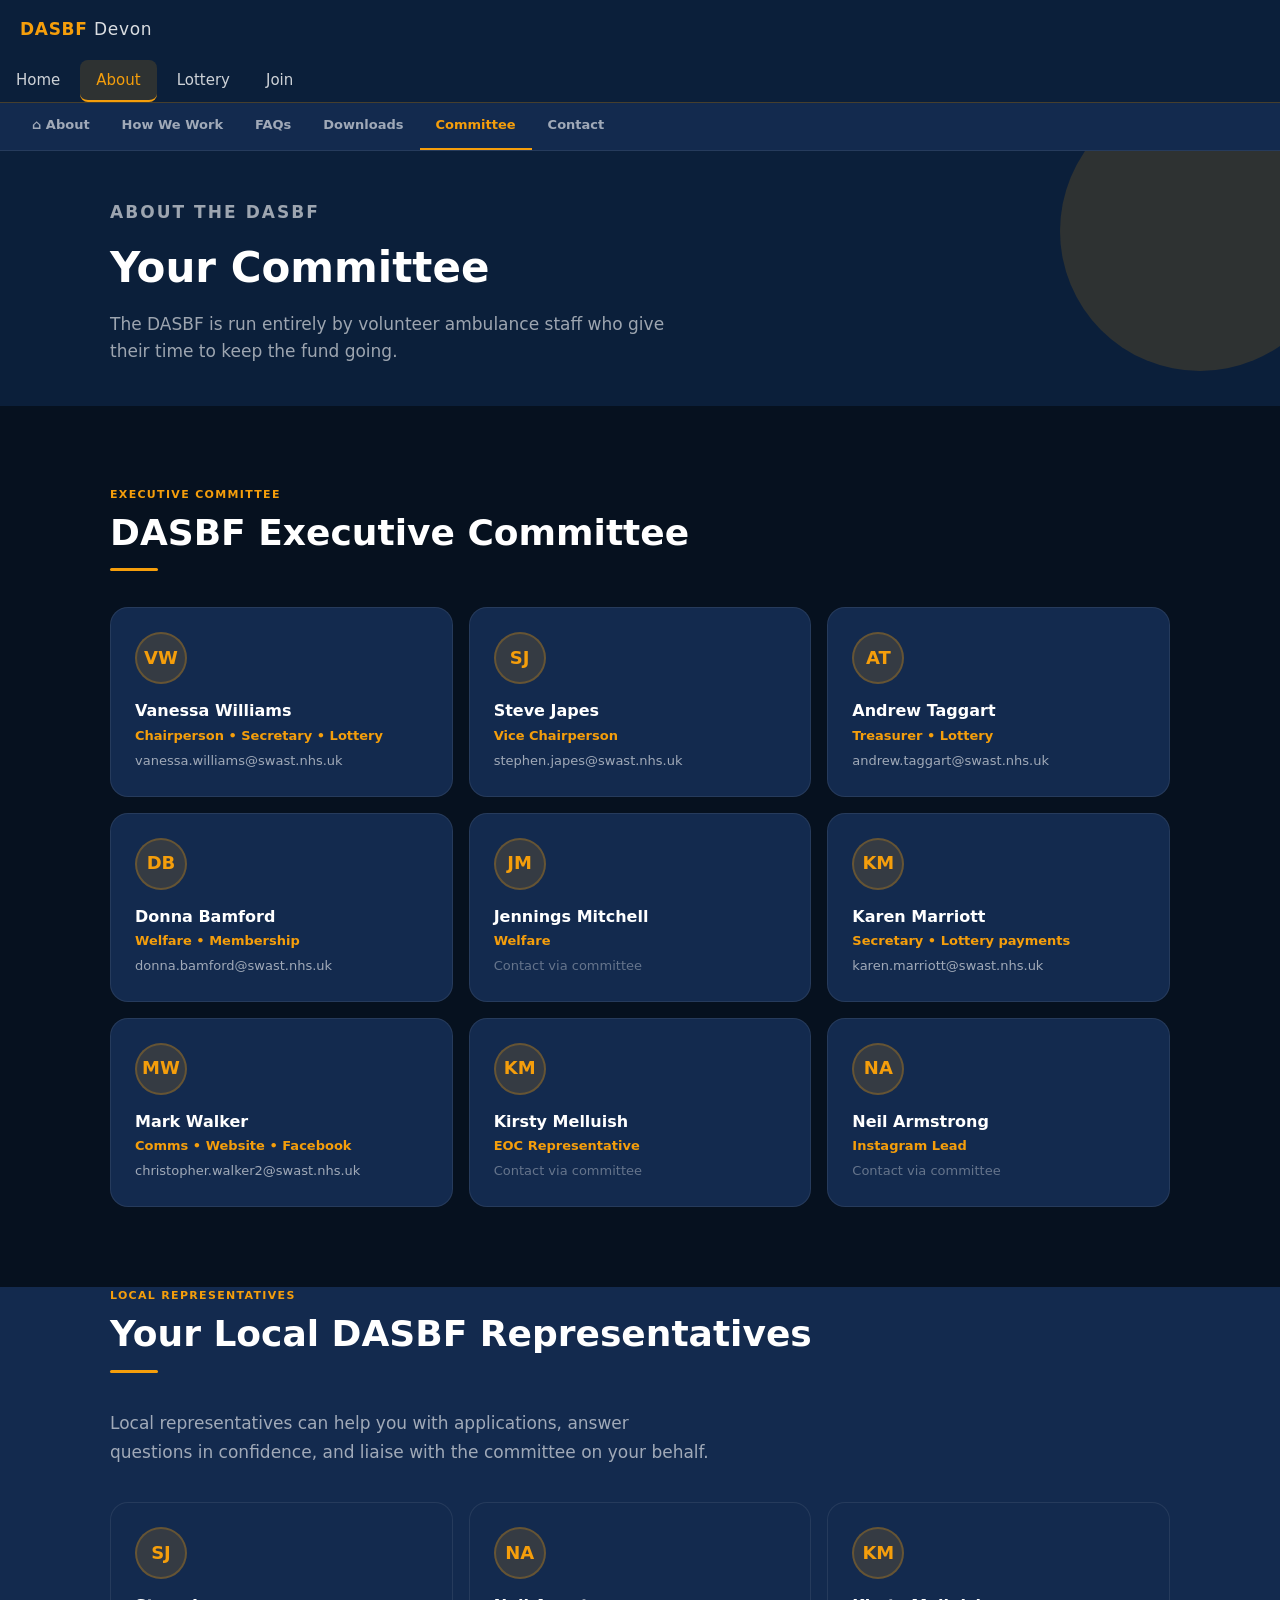
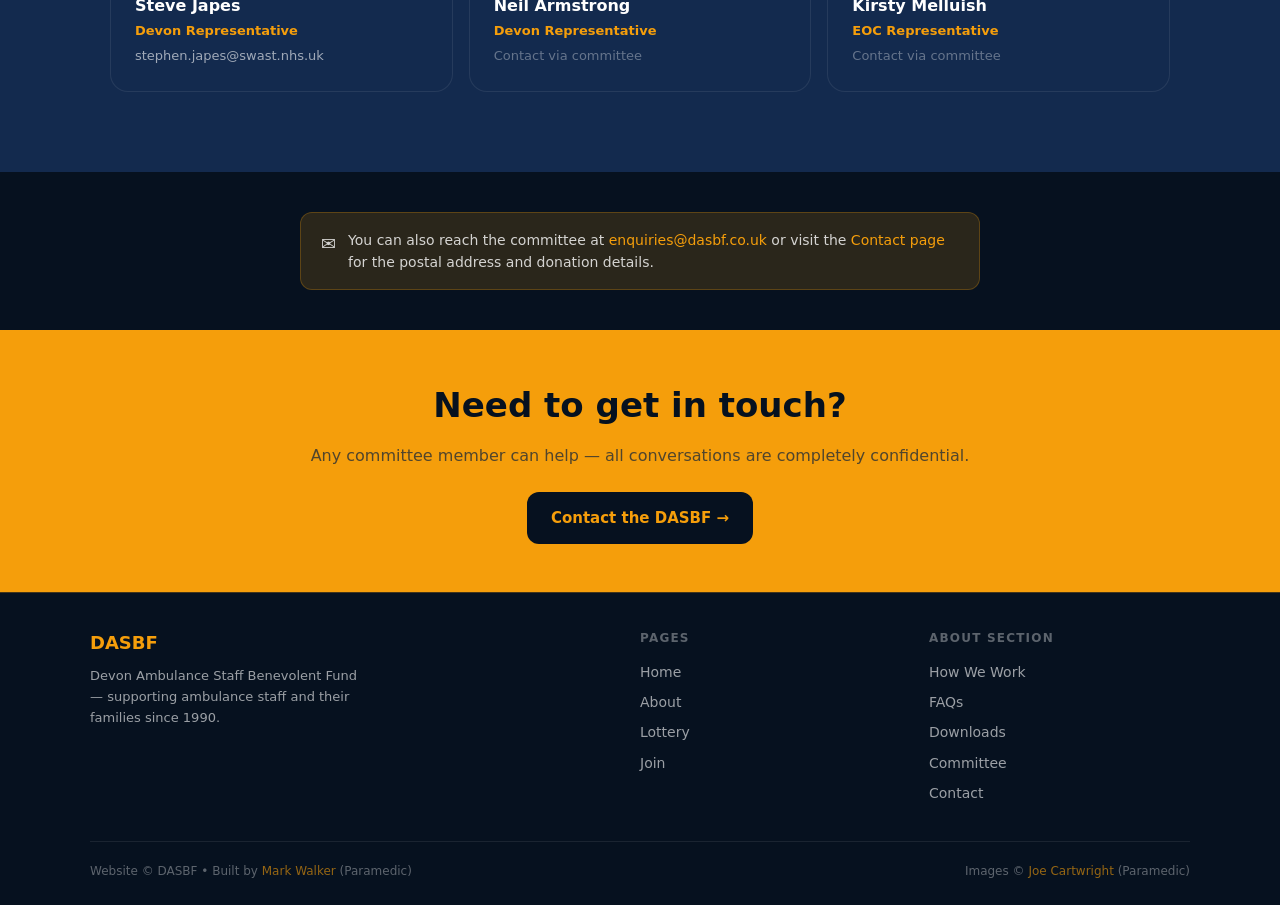
==== about-committee.html @ 9f65f1b1 "Add detailed About subpages and contact page Introduce dedicated About subpages (how-we-work, faq, d" ====
<!DOCTYPE html>
<html lang="en">
<head>
  <meta charset="UTF-8" />
  <meta name="viewport" content="width=device-width, initial-scale=1.0" />
  <meta name="description" content="Meet the DASBF Executive Committee and local representatives for Devon ambulance staff." />
  <title>Committee — DASBF Devon Ambulance Staff Benevolent Fund</title>
  <link rel="stylesheet" href="css/styles.css" />
</head>
<body>

  <nav class="site-nav" role="navigation" aria-label="Main navigation">
    <div class="nav-inner">
      <a href="index.html" class="nav-logo">DASBF <span>Devon</span></a>
      <button class="nav-toggle" aria-expanded="false" aria-label="Toggle menu">
        <span></span><span></span><span></span>
      </button>
    </div>
    <div class="nav-menu">
      <a href="index.html">Home</a>
      <a href="about.html" class="active">About</a>
      <a href="lottery.html">Lottery</a>
      <a href="join.html">Join</a>
    </div>
  </nav>

  <nav class="sub-nav" aria-label="About section navigation">
    <div class="sub-nav-inner">
      <a href="about.html">&#8962; About</a>
      <a href="about-how-we-work.html">How We Work</a>
      <a href="about-faq.html">FAQs</a>
      <a href="about-downloads.html">Downloads</a>
      <a href="about-committee.html" class="active">Committee</a>
      <a href="contact.html">Contact</a>
    </div>
  </nav>

  <section class="page-hero">
    <div class="container">
      <p class="section-label">About the DASBF</p>
      <h1>Your Committee</h1>
      <p>The DASBF is run entirely by volunteer ambulance staff who give their time to keep the fund going.</p>
    </div>
  </section>

  <!-- Executive Committee -->
  <section class="section">
    <div class="container">
      <p class="section-label">Executive Committee</p>
      <h2 class="section-title">DASBF Executive Committee</h2>
      <div class="section-divider"></div>

      <div class="team-grid">

        <div class="team-card">
          <div class="team-avatar">VW</div>
          <h3>Vanessa Williams</h3>
          <p class="role">Chairperson &bull; Secretary &bull; Lottery</p>
          <p class="email"><a href="mailto:vanessa.williams@swast.nhs.uk">vanessa.williams@swast.nhs.uk</a></p>
        </div>

        <div class="team-card">
          <div class="team-avatar">SJ</div>
          <h3>Steve Japes</h3>
          <p class="role">Vice Chairperson</p>
          <p class="email"><a href="mailto:stephen.japes@swast.nhs.uk">stephen.japes@swast.nhs.uk</a></p>
        </div>

        <div class="team-card">
          <div class="team-avatar">AT</div>
          <h3>Andrew Taggart</h3>
          <p class="role">Treasurer &bull; Lottery</p>
          <p class="email"><a href="mailto:andrew.taggart@swast.nhs.uk">andrew.taggart@swast.nhs.uk</a></p>
        </div>

        <div class="team-card">
          <div class="team-avatar">DB</div>
          <h3>Donna Bamford</h3>
          <p class="role">Welfare &bull; Membership</p>
          <p class="email"><a href="mailto:donna.bamford@swast.nhs.uk">donna.bamford@swast.nhs.uk</a></p>
        </div>

        <div class="team-card">
          <div class="team-avatar">JM</div>
          <h3>Jennings Mitchell</h3>
          <p class="role">Welfare</p>
          <p class="email" style="color:var(--text-dim); font-size:13px;">Contact via committee</p>
        </div>

        <div class="team-card">
          <div class="team-avatar">KM</div>
          <h3>Karen Marriott</h3>
          <p class="role">Secretary &bull; Lottery payments</p>
          <p class="email"><a href="mailto:karen.marriott@swast.nhs.uk">karen.marriott@swast.nhs.uk</a></p>
        </div>

        <div class="team-card">
          <div class="team-avatar">MW</div>
          <h3>Mark Walker</h3>
          <p class="role">Comms &bull; Website &bull; Facebook</p>
          <p class="email"><a href="mailto:christopher.walker2@swast.nhs.uk">christopher.walker2@swast.nhs.uk</a></p>
        </div>

        <div class="team-card">
          <div class="team-avatar">KM</div>
          <h3>Kirsty Melluish</h3>
          <p class="role">EOC Representative</p>
          <p class="email" style="color:var(--text-dim); font-size:13px;">Contact via committee</p>
        </div>

        <div class="team-card">
          <div class="team-avatar">NA</div>
          <h3>Neil Armstrong</h3>
          <p class="role">Instagram Lead</p>
          <p class="email" style="color:var(--text-dim); font-size:13px;">Contact via committee</p>
        </div>

      </div>
    </div>
  </section>

  <!-- Local Representatives -->
  <section class="section" style="background: var(--navy-mid); padding-top: 0;">
    <div class="container">
      <p class="section-label">Local Representatives</p>
      <h2 class="section-title">Your Local DASBF Representatives</h2>
      <div class="section-divider"></div>
      <p class="section-lead">Local representatives can help you with applications, answer questions in confidence, and liaise with the committee on your behalf.</p>

      <div class="team-grid">

        <div class="team-card">
          <div class="team-avatar">SJ</div>
          <h3>Steve Japes</h3>
          <p class="role">Devon Representative</p>
          <p class="email"><a href="mailto:stephen.japes@swast.nhs.uk">stephen.japes@swast.nhs.uk</a></p>
        </div>

        <div class="team-card">
          <div class="team-avatar">NA</div>
          <h3>Neil Armstrong</h3>
          <p class="role">Devon Representative</p>
          <p class="email" style="color:var(--text-dim); font-size:13px;">Contact via committee</p>
        </div>

        <div class="team-card">
          <div class="team-avatar">KM</div>
          <h3>Kirsty Melluish</h3>
          <p class="role">EOC Representative</p>
          <p class="email" style="color:var(--text-dim); font-size:13px;">Contact via committee</p>
        </div>

      </div>
    </div>
  </section>

  <!-- General contact notice -->
  <section class="section" style="padding-top: 40px; padding-bottom: 40px;">
    <div class="container" style="max-width: 720px;">
      <div class="notice">
        <span class="notice-icon">&#9993;</span>
        <p>You can also reach the committee at <a href="mailto:enquiries@dasbf.co.uk" style="color:var(--amber);">enquiries@dasbf.co.uk</a> or visit the <a href="contact.html" style="color:var(--amber);">Contact page</a> for the postal address and donation details.</p>
      </div>
    </div>
  </section>

  <section class="cta-banner">
    <h2>Need to get in touch?</h2>
    <p>Any committee member can help — all conversations are completely confidential.</p>
    <a href="contact.html" class="btn btn-navy">Contact the DASBF &rarr;</a>
  </section>

  <footer class="site-footer">
    <div class="footer-inner">
      <div class="footer-brand">
        <h3>DASBF</h3>
        <p>Devon Ambulance Staff Benevolent Fund — supporting ambulance staff and their families since 1990.</p>
      </div>
      <div class="footer-col">
        <h4>Pages</h4>
        <a href="index.html">Home</a>
        <a href="about.html">About</a>
        <a href="lottery.html">Lottery</a>
        <a href="join.html">Join</a>
      </div>
      <div class="footer-col">
        <h4>About Section</h4>
        <a href="about-how-we-work.html">How We Work</a>
        <a href="about-faq.html">FAQs</a>
        <a href="about-downloads.html">Downloads</a>
        <a href="about-committee.html">Committee</a>
        <a href="contact.html">Contact</a>
      </div>
    </div>
    <div class="footer-bottom">
      <p>Website &copy; DASBF &bull; Built by <a href="mailto:markdevon@gmail.com">Mark Walker</a> (Paramedic)</p>
      <p>Images &copy; <a href="https://www.instagram.com/life_on_the_999/" target="_blank" rel="noopener">Joe Cartwright</a> (Paramedic)</p>
    </div>
  </footer>

  <script src="js/main.js"></script>
</body>
</html>
---- css/styles.css ----
/* =============================================
   DASBF — Devon Ambulance Staff Benevolent Fund
   Stylesheet v2.0  |  Mobile-first
   ============================================= */

*, *::before, *::after { box-sizing: border-box; margin: 0; padding: 0; }

:root {
  --navy:          #0B1F3A;
  --navy-mid:      #132a4e;
  --navy-deep:     #06111f;
  --amber:         #F59E0B;
  --amber-dark:    #D97706;
  --amber-pale:    rgba(245,158,11,0.15);
  --white:         #ffffff;
  --text-muted:    rgba(255,255,255,0.6);
  --text-dim:      rgba(255,255,255,0.35);
  --border-subtle: rgba(255,255,255,0.08);
  --border-amber:  rgba(245,158,11,0.25);
  --radius-sm:  8px;
  --radius-md:  12px;
  --radius-lg:  18px;
  --font: 'Segoe UI', system-ui, -apple-system, sans-serif;
}

html { scroll-behavior: smooth; }
body {
  font-family: var(--font);
  background: var(--navy-deep);
  color: var(--white);
  font-size: 16px;
  line-height: 1.6;
  -webkit-font-smoothing: antialiased;
}
img { max-width: 100%; display: block; }
a { text-decoration: none; color: inherit; }
button { cursor: pointer; font-family: var(--font); }
.container { width: 100%; max-width: 1100px; margin: 0 auto; padding: 0 20px; }
.amber { color: var(--amber); }

/* =============================================
   MAIN NAVIGATION
   ============================================= */
.site-nav {
  position: sticky;
  top: 0;
  z-index: 100;
  background: var(--navy);
  border-bottom: 1px solid var(--border-amber);
}
.nav-inner {
  display: flex;
  align-items: center;
  justify-content: space-between;
  height: 60px;
  padding: 0 20px;
}
.nav-logo {
  font-size: 17px;
  font-weight: 700;
  color: var(--amber);
  letter-spacing: 0.04em;
}
.nav-logo span { color: var(--white); font-weight: 400; opacity: 0.85; }

.nav-toggle {
  display: flex;
  flex-direction: column;
  gap: 5px;
  background: none;
  border: none;
  padding: 6px;
  cursor: pointer;
  z-index: 200;
}
.nav-toggle span {
  display: block;
  width: 24px;
  height: 2px;
  background: var(--amber);
  border-radius: 2px;
  transition: transform 0.25s, opacity 0.25s;
}
.nav-toggle.open span:nth-child(1) { transform: translateY(7px) rotate(45deg); }
.nav-toggle.open span:nth-child(2) { opacity: 0; }
.nav-toggle.open span:nth-child(3) { transform: translateY(-7px) rotate(-45deg); }

.nav-menu {
  display: none;
  flex-direction: column;
  background: var(--navy-deep);
  border-top: 1px solid var(--border-amber);
  padding: 8px 0 16px;
}
.nav-menu.open { display: flex; }
.nav-menu a {
  padding: 13px 24px;
  font-size: 16px;
  color: rgba(255,255,255,0.8);
  font-weight: 500;
  border-left: 3px solid transparent;
  transition: color 0.2s, border-color 0.2s;
}
.nav-menu a:hover,
.nav-menu a.active {
  color: var(--amber);
  border-left-color: var(--amber);
  background: var(--amber-pale);
}

@media (min-width: 768px) {
  .nav-toggle { display: none; }
  .nav-menu {
    display: flex !important;
    flex-direction: row;
    background: none;
    border: none;
    padding: 0;
    gap: 4px;
    align-items: center;
  }
  .nav-menu a {
    padding: 8px 16px;
    font-size: 15px;
    border-left: none;
    border-radius: var(--radius-sm);
    border-bottom: 2px solid transparent;
  }
  .nav-menu a:hover,
  .nav-menu a.active {
    color: var(--amber);
    background: var(--amber-pale);
    border-bottom-color: var(--amber);
  }
}

/* =============================================
   SECTION SUB-NAV (About sub-pages)
   ============================================= */
.sub-nav {
  background: var(--navy-mid);
  border-bottom: 1px solid var(--border-subtle);
  overflow-x: auto;
  -webkit-overflow-scrolling: touch;
  scrollbar-width: none;
}
.sub-nav::-webkit-scrollbar { display: none; }

.sub-nav-inner {
  display: flex;
  padding: 0 16px;
  gap: 0;
  min-width: max-content;
}
.sub-nav a {
  display: inline-flex;
  align-items: center;
  gap: 6px;
  padding: 12px 16px;
  font-size: 13px;
  font-weight: 600;
  color: var(--text-muted);
  white-space: nowrap;
  border-bottom: 2px solid transparent;
  transition: color 0.2s, border-color 0.2s;
}
.sub-nav a:hover { color: var(--white); }
.sub-nav a.active {
  color: var(--amber);
  border-bottom-color: var(--amber);
}
.sub-nav-icon { font-size: 14px; }

/* =============================================
   HERO (home page)
   ============================================= */
.hero {
  position: relative;
  min-height: 70vh;
  display: flex;
  align-items: flex-end;
  overflow: hidden;
  background: var(--navy);
}
.hero-bg {
  position: absolute;
  inset: 0;
  background-size: cover;
  background-position: center;
  opacity: 0.35;
}
.hero-overlay {
  position: absolute;
  inset: 0;
  background: linear-gradient(to top, rgba(6,17,31,0.98) 0%, rgba(6,17,31,0.5) 60%, rgba(11,31,58,0.3) 100%);
}
.hero-content {
  position: relative;
  z-index: 2;
  padding: 40px 20px 48px;
  width: 100%;
  max-width: 700px;
}
.hero-badge {
  display: inline-flex;
  align-items: center;
  gap: 8px;
  background: var(--amber-pale);
  border: 1px solid var(--border-amber);
  border-radius: 20px;
  padding: 5px 14px;
  font-size: 12px;
  color: var(--amber);
  font-weight: 600;
  letter-spacing: 0.06em;
  text-transform: uppercase;
  margin-bottom: 16px;
}
.pulse-dot {
  width: 7px; height: 7px;
  background: var(--amber);
  border-radius: 50%;
  animation: pulse 1.8s infinite;
}
@keyframes pulse {
  0%, 100% { opacity: 1; transform: scale(1); }
  50%       { opacity: 0.5; transform: scale(0.7); }
}
.hero h1 {
  font-size: clamp(28px, 7vw, 52px);
  font-weight: 800;
  line-height: 1.1;
  margin-bottom: 14px;
  color: var(--white);
}
.hero h1 em { font-style: normal; color: var(--amber); }
.hero p {
  font-size: clamp(15px, 3.5vw, 18px);
  color: var(--text-muted);
  margin-bottom: 28px;
  max-width: 520px;
  line-height: 1.6;
}
.hero-actions { display: flex; flex-direction: column; gap: 12px; }
@media (min-width: 480px) {
  .hero-actions { flex-direction: row; }
  .hero { min-height: 75vh; }
  .hero-content { padding: 60px 40px 60px; }
}
@media (min-width: 768px) {
  .hero { min-height: 85vh; }
  .hero-content { padding: 80px 60px 80px; }
}

/* =============================================
   BUTTONS
   ============================================= */
.btn {
  display: inline-flex;
  align-items: center;
  justify-content: center;
  gap: 8px;
  padding: 14px 24px;
  border-radius: var(--radius-md);
  font-size: 15px;
  font-weight: 700;
  transition: transform 0.15s, opacity 0.15s, background 0.15s;
  border: none;
  cursor: pointer;
}
.btn:active { transform: scale(0.97); }
.btn-amber { background: var(--amber); color: var(--navy-deep); }
.btn-amber:hover { background: var(--amber-dark); }
.btn-outline {
  background: transparent;
  color: var(--white);
  border: 1.5px solid rgba(255,255,255,0.3);
}
.btn-outline:hover { border-color: var(--amber); color: var(--amber); }
.btn-navy { background: var(--navy-deep); color: var(--amber); }
.btn-navy:hover { background: var(--navy); }
.btn-block { width: 100%; }

/* =============================================
   STATS STRIP
   ============================================= */
.stats-strip { background: var(--amber); padding: 18px 20px; }
.stats-grid {
  display: grid;
  grid-template-columns: repeat(3, 1fr);
  max-width: 1100px;
  margin: 0 auto;
}
.stat {
  text-align: center;
  padding: 6px 8px;
  border-right: 1px solid rgba(11,31,58,0.2);
}
.stat:last-child { border-right: none; }
.stat-num {
  display: block;
  font-size: clamp(18px, 5vw, 28px);
  font-weight: 800;
  color: var(--navy-deep);
  line-height: 1;
}
.stat-label {
  display: block;
  font-size: clamp(10px, 2.5vw, 13px);
  color: rgba(11,31,58,0.65);
  margin-top: 4px;
  font-weight: 600;
}

/* =============================================
   SECTION FOUNDATIONS
   ============================================= */
.section { padding: 56px 0; }
.section-label {
  font-size: 11px;
  font-weight: 700;
  letter-spacing: 0.12em;
  text-transform: uppercase;
  color: var(--amber);
  margin-bottom: 8px;
}
.section-title {
  font-size: clamp(22px, 5vw, 36px);
  font-weight: 800;
  color: var(--white);
  line-height: 1.2;
  margin-bottom: 14px;
}
.section-lead {
  font-size: clamp(15px, 3vw, 17px);
  color: var(--text-muted);
  max-width: 600px;
  line-height: 1.7;
  margin-bottom: 36px;
}
.section-divider {
  width: 48px;
  height: 3px;
  background: var(--amber);
  border-radius: 2px;
  margin-bottom: 36px;
}
@media (min-width: 768px) { .section { padding: 80px 0; } }

/* =============================================
   CARDS
   ============================================= */
.card {
  background: var(--navy-mid);
  border: 1px solid var(--border-subtle);
  border-radius: var(--radius-lg);
  padding: 24px;
  transition: border-color 0.2s, transform 0.2s;
}
.card:hover { border-color: var(--border-amber); transform: translateY(-2px); }
.card-icon {
  width: 48px; height: 48px;
  background: var(--amber-pale);
  border: 1px solid var(--border-amber);
  border-radius: var(--radius-md);
  display: flex;
  align-items: center;
  justify-content: center;
  font-size: 22px;
  margin-bottom: 16px;
}
.card h3 { font-size: 18px; font-weight: 700; color: var(--white); margin-bottom: 8px; }
.card p  { font-size: 14px; color: var(--text-muted); line-height: 1.6; margin-bottom: 16px; }
.card-link {
  display: inline-flex;
  align-items: center;
  gap: 6px;
  font-size: 14px;
  color: var(--amber);
  font-weight: 600;
}
.cards-grid { display: grid; gap: 16px; grid-template-columns: 1fr; }
@media (min-width: 640px) { .cards-grid { grid-template-columns: repeat(2, 1fr); } }
@media (min-width: 900px) { .cards-grid { grid-template-columns: repeat(3, 1fr); } }

/* =============================================
   PHOTO SPLIT
   ============================================= */
.split { display: grid; grid-template-columns: 1fr; align-items: center; }
.split-photo {
  height: 280px;
  background-size: cover;
  background-position: center;
  opacity: 0.7;
}
.split-content { padding: 40px 24px; background: var(--navy-mid); }
@media (min-width: 768px) {
  .split { grid-template-columns: 1fr 1fr; }
  .split-photo { height: 100%; min-height: 360px; opacity: 0.85; }
  .split.reverse .split-photo { order: 2; }
  .split.reverse .split-content { order: 1; }
  .split-content { padding: 56px 48px; }
}

/* =============================================
   CTA BANNER
   ============================================= */
.cta-banner { background: var(--amber); padding: 48px 20px; text-align: center; }
.cta-banner h2 {
  font-size: clamp(22px, 5vw, 34px);
  font-weight: 800;
  color: var(--navy-deep);
  margin-bottom: 10px;
}
.cta-banner p { font-size: 16px; color: rgba(11,31,58,0.7); margin-bottom: 24px; }

/* =============================================
   PAGE HERO (inner pages)
   ============================================= */
.page-hero {
  background: var(--navy);
  padding: 48px 20px 40px;
  position: relative;
  overflow: hidden;
}
.page-hero::after {
  content: '';
  position: absolute;
  right: -60px; top: -60px;
  width: 280px; height: 280px;
  border-radius: 50%;
  background: var(--amber-pale);
  pointer-events: none;
}
.page-hero .container { position: relative; z-index: 2; }
.page-hero h1 {
  font-size: clamp(24px, 6vw, 42px);
  font-weight: 800;
  color: var(--white);
  margin-bottom: 10px;
}
.page-hero p {
  font-size: clamp(14px, 3vw, 17px);
  color: var(--text-muted);
  max-width: 560px;
}

/* =============================================
   INFO LIST
   ============================================= */
.info-list { list-style: none; display: flex; flex-direction: column; gap: 16px; }
.info-list li {
  display: flex;
  align-items: flex-start;
  gap: 14px;
  font-size: 15px;
  color: var(--text-muted);
  line-height: 1.6;
}
.check {
  width: 22px; height: 22px;
  background: var(--amber-pale);
  border: 1px solid var(--border-amber);
  border-radius: 50%;
  display: flex;
  align-items: center;
  justify-content: center;
  flex-shrink: 0;
  color: var(--amber);
  font-size: 12px;
  font-weight: 700;
  margin-top: 2px;
}

/* =============================================
   TEAM / COMMITTEE
   ============================================= */
.team-grid { display: grid; gap: 16px; grid-template-columns: 1fr; }
@media (min-width: 480px) { .team-grid { grid-template-columns: repeat(2, 1fr); } }
@media (min-width: 768px) { .team-grid { grid-template-columns: repeat(3, 1fr); } }
.team-card {
  background: var(--navy-mid);
  border: 1px solid var(--border-subtle);
  border-radius: var(--radius-lg);
  padding: 24px;
  transition: border-color 0.2s;
}
.team-card:hover { border-color: var(--border-amber); }
.team-avatar {
  width: 52px; height: 52px;
  border-radius: 50%;
  background: var(--amber-pale);
  border: 2px solid var(--border-amber);
  display: flex;
  align-items: center;
  justify-content: center;
  font-size: 18px;
  font-weight: 800;
  color: var(--amber);
  margin-bottom: 14px;
}
.team-card h3 { font-size: 16px; font-weight: 700; color: var(--white); margin-bottom: 2px; }
.team-card .role { font-size: 13px; color: var(--amber); font-weight: 600; margin-bottom: 4px; }
.team-card .email { font-size: 13px; color: var(--text-muted); }
.team-card .email a { color: var(--text-muted); transition: color 0.2s; }
.team-card .email a:hover { color: var(--amber); }

/* =============================================
   ACCORDION / FAQ
   ============================================= */
.accordion-item { border-bottom: 1px solid var(--border-subtle); }
.accordion-btn {
  width: 100%;
  background: none;
  border: none;
  padding: 18px 0;
  display: flex;
  align-items: center;
  justify-content: space-between;
  gap: 16px;
  font-size: 15px;
  font-weight: 600;
  color: var(--white);
  text-align: left;
  cursor: pointer;
}
.accordion-icon {
  width: 24px; height: 24px;
  border-radius: 50%;
  background: var(--amber-pale);
  border: 1px solid var(--border-amber);
  display: flex;
  align-items: center;
  justify-content: center;
  flex-shrink: 0;
  color: var(--amber);
  font-size: 14px;
  font-weight: 700;
  transition: transform 0.25s;
}
.accordion-btn.open .accordion-icon { transform: rotate(45deg); }
.accordion-body {
  display: none;
  padding: 0 0 18px;
  font-size: 14px;
  color: var(--text-muted);
  line-height: 1.7;
}
.accordion-body.open { display: block; }

/* =============================================
   DOWNLOADS
   ============================================= */
.download-group { margin-bottom: 36px; }
.download-group h3 {
  font-size: 14px;
  font-weight: 700;
  letter-spacing: 0.08em;
  text-transform: uppercase;
  color: var(--amber);
  margin-bottom: 14px;
  padding-bottom: 10px;
  border-bottom: 1px solid var(--border-amber);
}
.download-item {
  display: flex;
  align-items: center;
  justify-content: space-between;
  gap: 16px;
  padding: 14px 0;
  border-bottom: 1px solid var(--border-subtle);
}
.download-item:last-child { border-bottom: none; }
.download-info { flex: 1; }
.download-info h4 { font-size: 15px; font-weight: 600; color: var(--white); margin-bottom: 2px; }
.download-info p  { font-size: 13px; color: var(--text-muted); }
.download-btn {
  display: inline-flex;
  align-items: center;
  gap: 6px;
  background: var(--amber-pale);
  border: 1px solid var(--border-amber);
  border-radius: var(--radius-sm);
  padding: 8px 14px;
  font-size: 13px;
  font-weight: 700;
  color: var(--amber);
  white-space: nowrap;
  transition: background 0.2s;
  flex-shrink: 0;
}
.download-btn:hover { background: rgba(245,158,11,0.28); }

/* =============================================
   NOTICE / ALERT
   ============================================= */
.notice {
  background: var(--amber-pale);
  border: 1px solid var(--border-amber);
  border-radius: var(--radius-md);
  padding: 16px 20px;
  display: flex;
  gap: 12px;
  align-items: flex-start;
  font-size: 14px;
  color: rgba(255,255,255,0.8);
  line-height: 1.6;
}
.notice-icon { font-size: 18px; flex-shrink: 0; margin-top: 1px; }

/* =============================================
   CONTACT
   ============================================= */
.contact-grid { display: grid; grid-template-columns: 1fr; gap: 16px; }
@media (min-width: 640px) { .contact-grid { grid-template-columns: repeat(2, 1fr); } }

.address-block {
  background: var(--navy-mid);
  border: 1px solid var(--border-subtle);
  border-radius: var(--radius-lg);
  padding: 24px;
}
.address-block h3 { font-size: 16px; font-weight: 700; color: var(--white); margin-bottom: 14px; }
.address-block address {
  font-style: normal;
  font-size: 15px;
  color: var(--text-muted);
  line-height: 1.9;
}
.address-block a { color: var(--amber); }
.address-block a:hover { text-decoration: underline; }

/* =============================================
   PRIZE TABLE (Lottery)
   ============================================= */
.prize-table { width: 100%; border-collapse: collapse; font-size: 15px; }
.prize-table th {
  text-align: left;
  padding: 12px 16px;
  font-size: 11px;
  font-weight: 700;
  letter-spacing: 0.08em;
  text-transform: uppercase;
  color: var(--amber);
  background: var(--navy-deep);
  border-bottom: 1px solid var(--border-amber);
}
.prize-table td {
  padding: 14px 16px;
  border-bottom: 1px solid var(--border-subtle);
  color: var(--text-muted);
}
.prize-table td:first-child { color: var(--white); font-weight: 600; }
.prize-table tr:last-child td { border-bottom: none; }
.prize-table tr:hover td { background: var(--navy-mid); }

/* =============================================
   LOTTERY BALLS
   ============================================= */
.lottery-balls { display: flex; flex-wrap: wrap; gap: 10px; margin: 16px 0; }
.ball {
  width: 44px; height: 44px;
  background: var(--amber);
  border-radius: 50%;
  display: flex;
  align-items: center;
  justify-content: center;
  font-size: 15px;
  font-weight: 800;
  color: var(--navy-deep);
}

/* =============================================
   STEP LIST
   ============================================= */
.step-list { display: flex; flex-direction: column; gap: 20px; }
.step { display: flex; gap: 18px; align-items: flex-start; }
.step-num {
  width: 36px; height: 36px;
  border-radius: 50%;
  background: var(--amber);
  color: var(--navy-deep);
  font-weight: 800;
  font-size: 16px;
  display: flex;
  align-items: center;
  justify-content: center;
  flex-shrink: 0;
}
.step-text h3 { font-size: 16px; font-weight: 700; color: var(--white); margin-bottom: 4px; }
.step-text p  { font-size: 14px; color: var(--text-muted); line-height: 1.6; }

/* =============================================
   FOOTER
   ============================================= */
.site-footer {
  background: var(--navy-deep);
  border-top: 1px solid var(--border-amber);
  padding: 36px 20px 24px;
}
.footer-inner {
  max-width: 1100px;
  margin: 0 auto;
  display: grid;
  grid-template-columns: 1fr;
  gap: 28px;
}
@media (min-width: 768px) { .footer-inner { grid-template-columns: 2fr 1fr 1fr; } }
.footer-brand h3 { font-size: 18px; font-weight: 700; color: var(--amber); margin-bottom: 8px; }
.footer-brand p  { font-size: 13px; color: var(--text-muted); line-height: 1.6; max-width: 280px; }
.footer-col h4 {
  font-size: 12px;
  font-weight: 700;
  letter-spacing: 0.1em;
  text-transform: uppercase;
  color: var(--text-dim);
  margin-bottom: 12px;
}
.footer-col a { display: block; font-size: 14px; color: var(--text-muted); margin-bottom: 8px; }
.footer-col a:hover { color: var(--amber); }
.footer-bottom {
  max-width: 1100px;
  margin: 28px auto 0;
  padding-top: 20px;
  border-top: 1px solid var(--border-subtle);
  display: flex;
  flex-direction: column;
  gap: 6px;
}
@media (min-width: 768px) {
  .footer-bottom { flex-direction: row; justify-content: space-between; align-items: center; }
}
.footer-bottom p { font-size: 12px; color: var(--text-dim); }
.footer-bottom a { color: rgba(245,158,11,0.6); }
.footer-bottom a:hover { color: var(--amber); }

/* =============================================
   MEMBERSHIP BOX (join page)
   ============================================= */
.membership-box {
  background: var(--navy-mid);
  border: 2px solid var(--amber);
  border-radius: var(--radius-lg);
  padding: 32px 28px;
  text-align: center;
  max-width: 480px;
  margin: 0 auto;
}
.membership-box .price {
  font-size: 52px;
  font-weight: 800;
  color: var(--amber);
  line-height: 1;
  margin: 12px 0 4px;
}
.membership-box .price-period { font-size: 16px; color: var(--text-muted); margin-bottom: 24px; }
.membership-box .includes { text-align: left; margin-bottom: 28px; }
.membership-box .includes li {
  display: flex;
  align-items: flex-start;
  gap: 12px;
  font-size: 15px;
  color: var(--text-muted);
  padding: 8px 0;
  border-bottom: 1px solid var(--border-subtle);
}
.membership-box .includes li:last-child { border-bottom: none; }
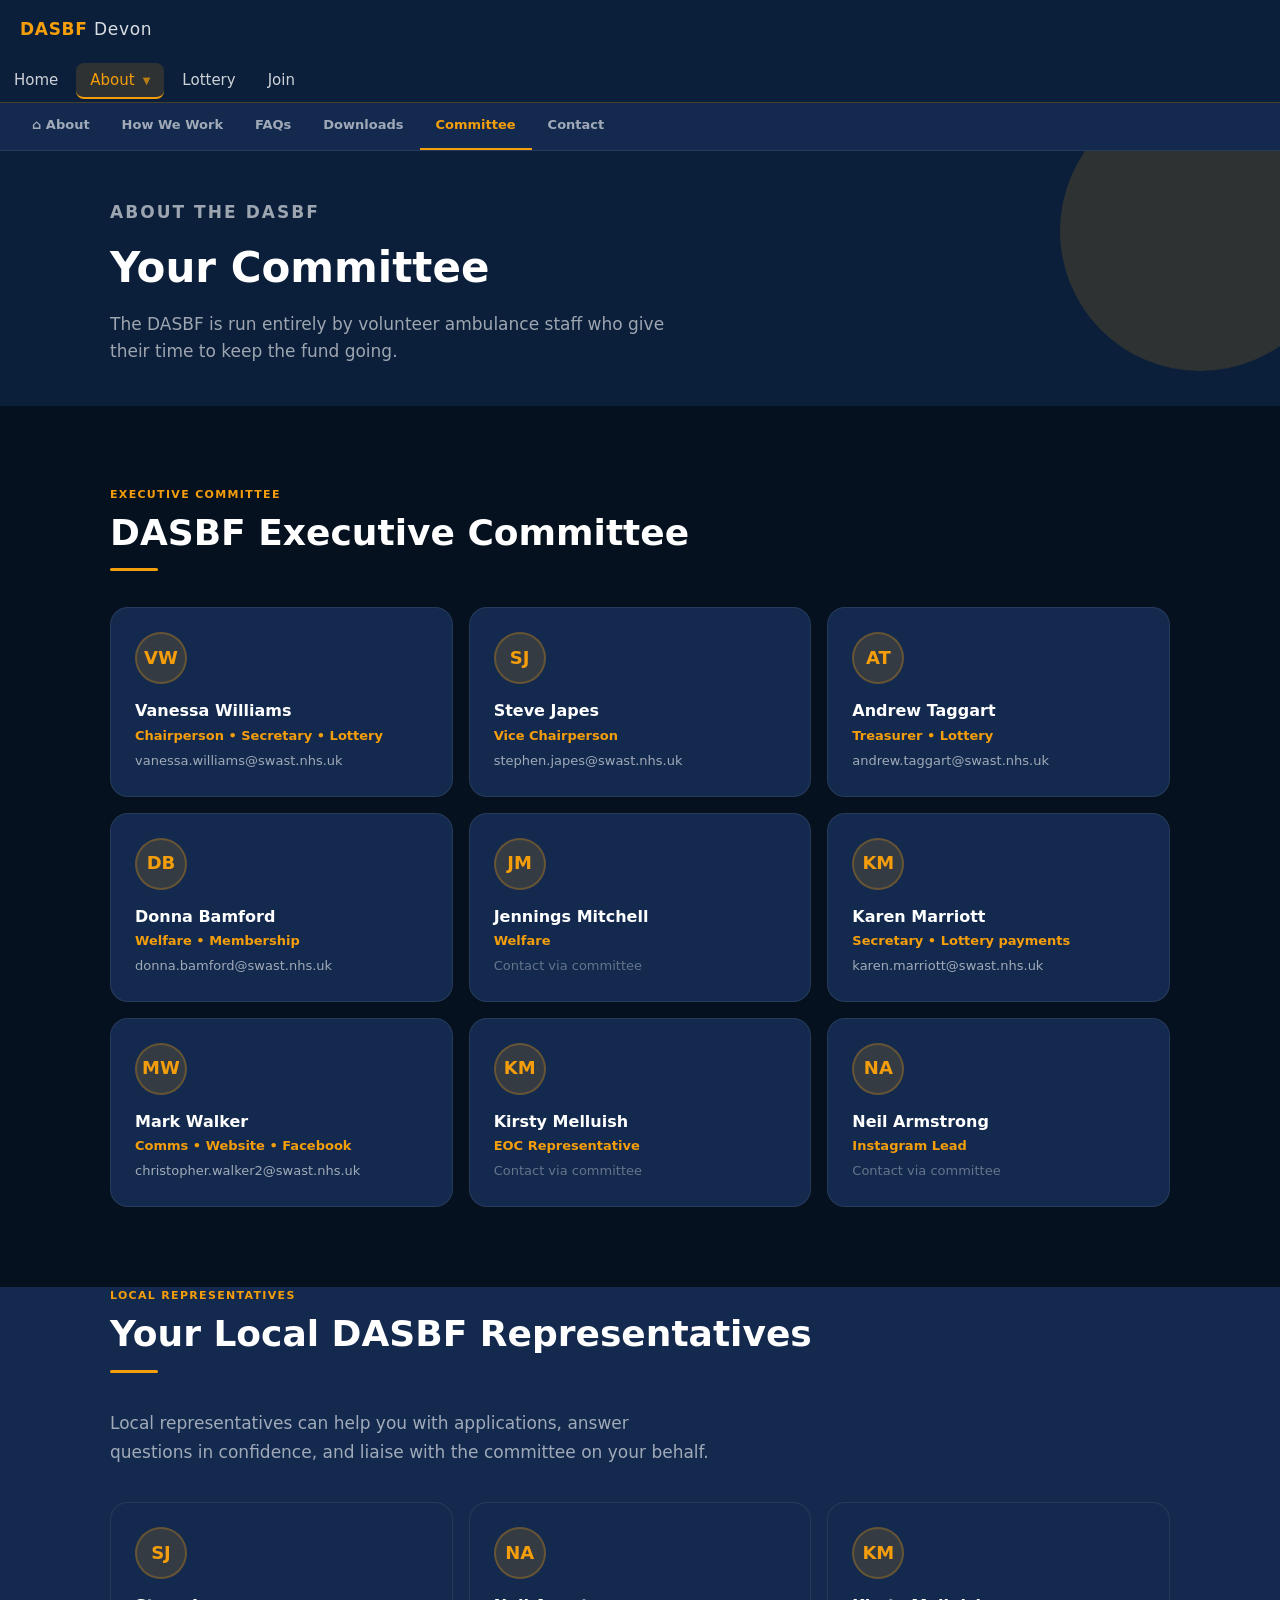
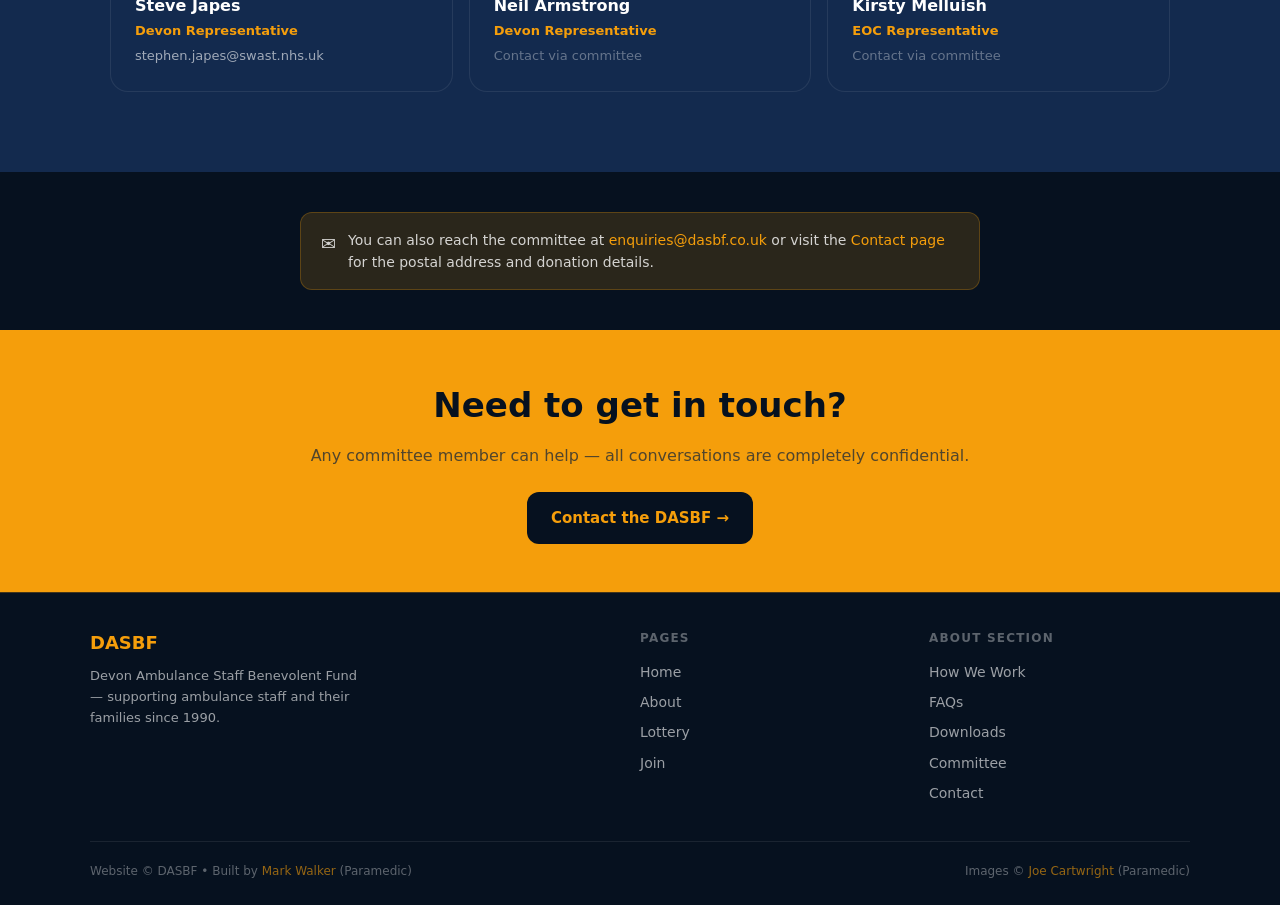
==== commit 51a0ec61: "Add About dropdown to navigation Replace the single About link with a grouped "About" dropdown acros" ====
--- a/about-committee.html
+++ b/about-committee.html
@@ -17,10 +17,22 @@
       </button>
     </div>
     <div class="nav-menu">
-      <a href="index.html">Home</a>
-      <a href="about.html" class="active">About</a>
-      <a href="lottery.html">Lottery</a>
-      <a href="join.html">Join</a>
+      <a href="index.html" class="">Home</a>
+      <div class="nav-item">
+        <button class="nav-dropdown-toggle active" aria-expanded="false" aria-haspopup="true">
+          About <span class="dropdown-arrow">&#9660;</span>
+        </button>
+        <div class="nav-dropdown">
+      <a href="about.html" class="">&#8962; About</a>
+      <a href="about-how-we-work.html" class="">How We Work</a>
+      <a href="about-faq.html" class="">FAQs</a>
+      <a href="about-downloads.html" class="">Downloads</a>
+      <a href="about-committee.html" class="active">Committee</a>
+      <a href="contact.html" class="">Contact</a>
+        </div>
+      </div>
+      <a href="lottery.html" class="">Lottery</a>
+      <a href="join.html" class="">Join</a>
     </div>
   </nav>
 
--- a/css/styles.css
+++ b/css/styles.css
@@ -108,6 +108,64 @@
   background: var(--amber-pale);
 }
 
+/* --- Dropdown --- */
+.nav-item { position: relative; }
+
+.nav-dropdown-toggle {
+  display: flex;
+  align-items: center;
+  justify-content: space-between;
+  gap: 8px;
+  padding: 13px 24px;
+  font-size: 16px;
+  color: rgba(255,255,255,0.8);
+  font-weight: 500;
+  border-left: 3px solid transparent;
+  background: none;
+  border-top: none;
+  border-right: none;
+  border-bottom: none;
+  width: 100%;
+  text-align: left;
+  cursor: pointer;
+  font-family: var(--font);
+  transition: color 0.2s, border-color 0.2s;
+}
+.nav-dropdown-toggle:hover,
+.nav-dropdown-toggle.active {
+  color: var(--amber);
+  border-left-color: var(--amber);
+  background: var(--amber-pale);
+}
+.nav-dropdown-toggle.active { border-left-color: var(--amber); }
+
+.dropdown-arrow {
+  font-size: 10px;
+  transition: transform 0.25s;
+  opacity: 0.7;
+  flex-shrink: 0;
+}
+.nav-dropdown-toggle.open .dropdown-arrow { transform: rotate(180deg); }
+
+.nav-dropdown {
+  display: none;
+  background: rgba(6,17,31,0.6);
+  border-left: 3px solid var(--border-amber);
+  margin-left: 0;
+}
+.nav-dropdown.open { display: block; }
+.nav-dropdown a {
+  padding: 10px 24px 10px 36px;
+  font-size: 14px;
+  border-left: none;
+}
+.nav-dropdown a:hover,
+.nav-dropdown a.active {
+  color: var(--amber);
+  border-left: none;
+  background: var(--amber-pale);
+}
+
 @media (min-width: 768px) {
   .nav-toggle { display: none; }
   .nav-menu {
@@ -119,18 +177,72 @@
     gap: 4px;
     align-items: center;
   }
-  .nav-menu a {
-    padding: 8px 16px;
+  .nav-menu > a,
+  .nav-item {
+    padding: 0;
+    border-left: none;
+  }
+  .nav-menu > a {
+    padding: 8px 14px;
     font-size: 15px;
     border-left: none;
     border-radius: var(--radius-sm);
     border-bottom: 2px solid transparent;
   }
-  .nav-menu a:hover,
-  .nav-menu a.active {
+  .nav-menu > a:hover,
+  .nav-menu > a.active {
     color: var(--amber);
     background: var(--amber-pale);
     border-bottom-color: var(--amber);
+  }
+
+  /* Desktop dropdown */
+  .nav-item { position: relative; }
+  .nav-dropdown-toggle {
+    padding: 8px 14px;
+    font-size: 15px;
+    border-left: none;
+    border-bottom: 2px solid transparent;
+    border-radius: var(--radius-sm);
+    width: auto;
+    background: none;
+  }
+  .nav-dropdown-toggle:hover,
+  .nav-dropdown-toggle.active {
+    color: var(--amber);
+    background: var(--amber-pale);
+    border-left: none;
+    border-bottom-color: var(--amber);
+  }
+  .nav-dropdown {
+    position: absolute;
+    top: calc(100% + 6px);
+    left: 0;
+    min-width: 180px;
+    background: var(--navy-deep);
+    border: 1px solid var(--border-amber);
+    border-radius: var(--radius-md);
+    border-left: 1px solid var(--border-amber);
+    box-shadow: 0 8px 24px rgba(0,0,0,0.4);
+    z-index: 200;
+    margin-left: 0;
+    overflow: hidden;
+  }
+  .nav-dropdown a {
+    padding: 11px 18px;
+    font-size: 14px;
+    display: block;
+    border-left: 3px solid transparent;
+    border-bottom: none;
+    border-radius: 0;
+    white-space: nowrap;
+  }
+  .nav-dropdown a:hover,
+  .nav-dropdown a.active {
+    color: var(--amber);
+    background: var(--amber-pale);
+    border-left-color: var(--amber);
+    border-bottom: none;
   }
 }
 
@@ -187,12 +299,12 @@
   inset: 0;
   background-size: cover;
   background-position: center;
-  opacity: 0.35;
+  opacity: 0.6;
 }
 .hero-overlay {
   position: absolute;
   inset: 0;
-  background: linear-gradient(to top, rgba(6,17,31,0.98) 0%, rgba(6,17,31,0.5) 60%, rgba(11,31,58,0.3) 100%);
+  background: linear-gradient(to top, rgba(6,17,31,0.92) 0%, rgba(6,17,31,0.35) 55%, rgba(11,31,58,0.15) 100%);
 }
 .hero-content {
   position: relative;
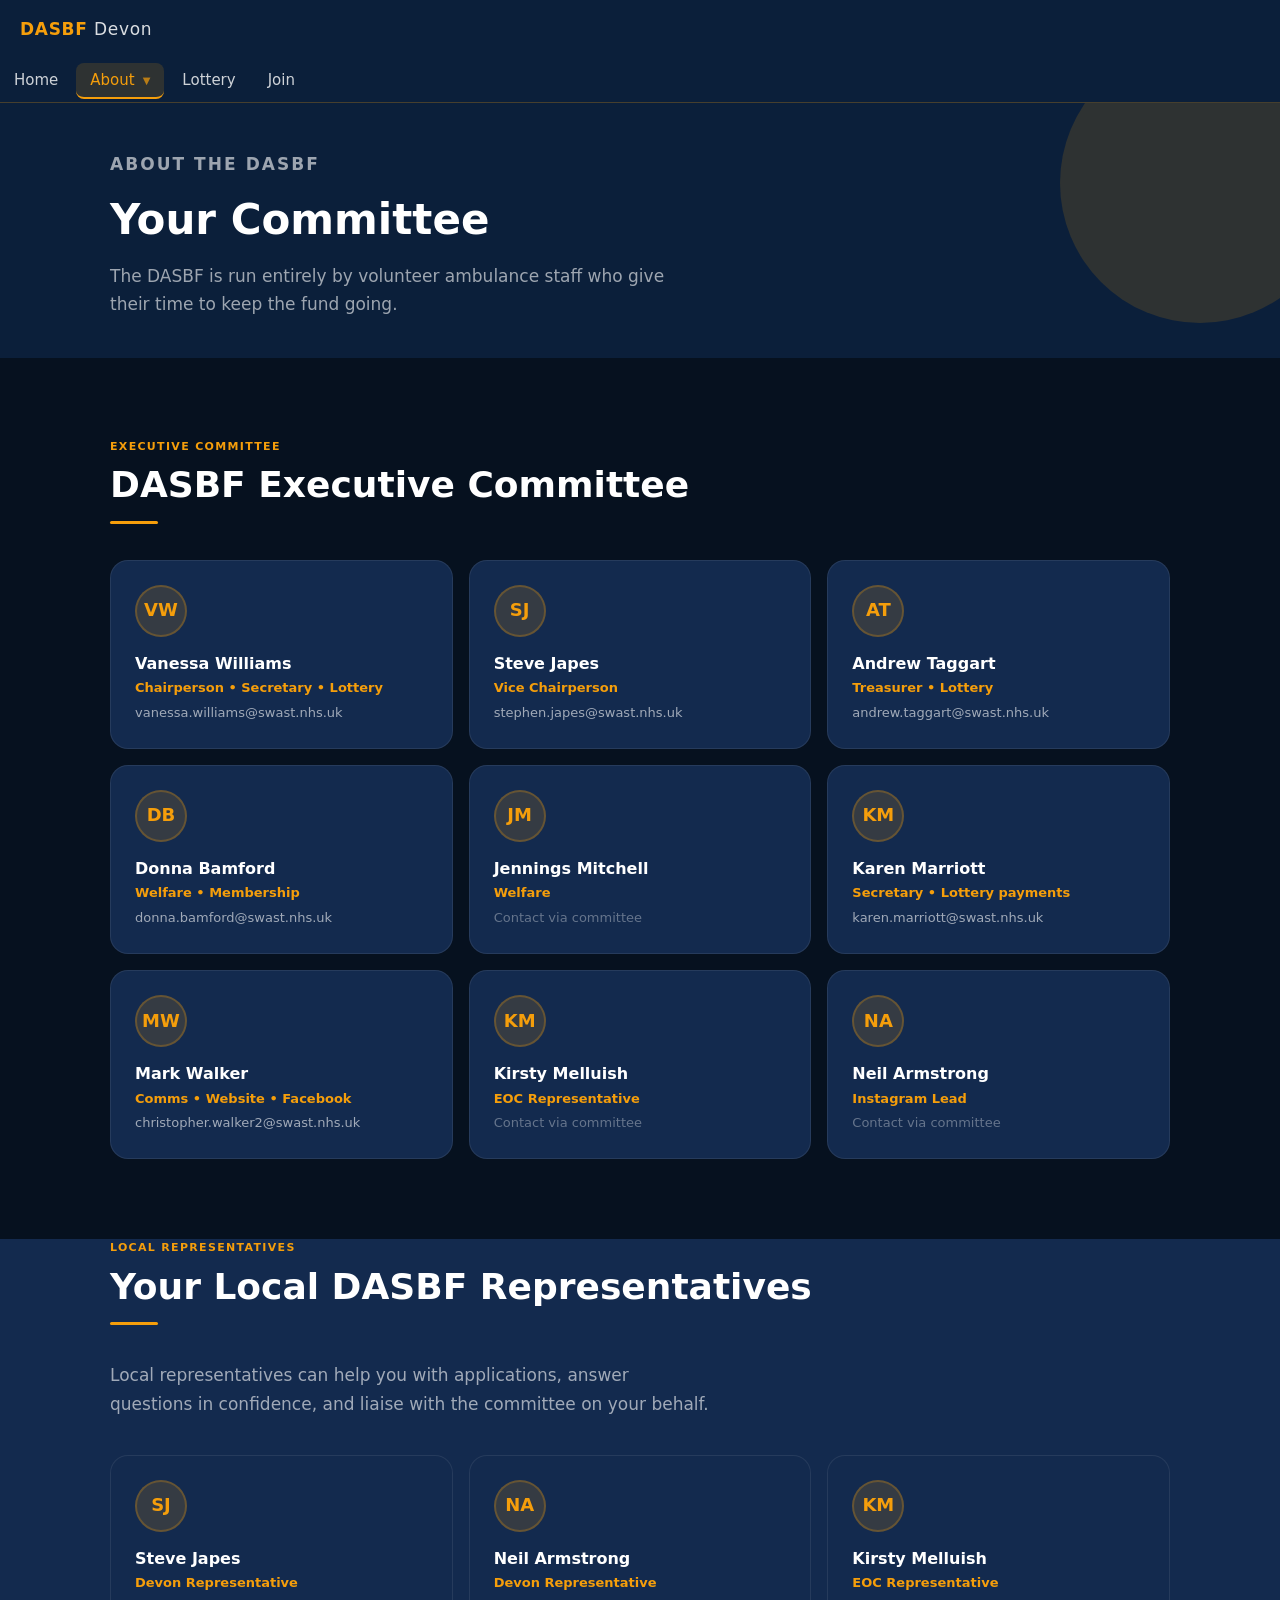
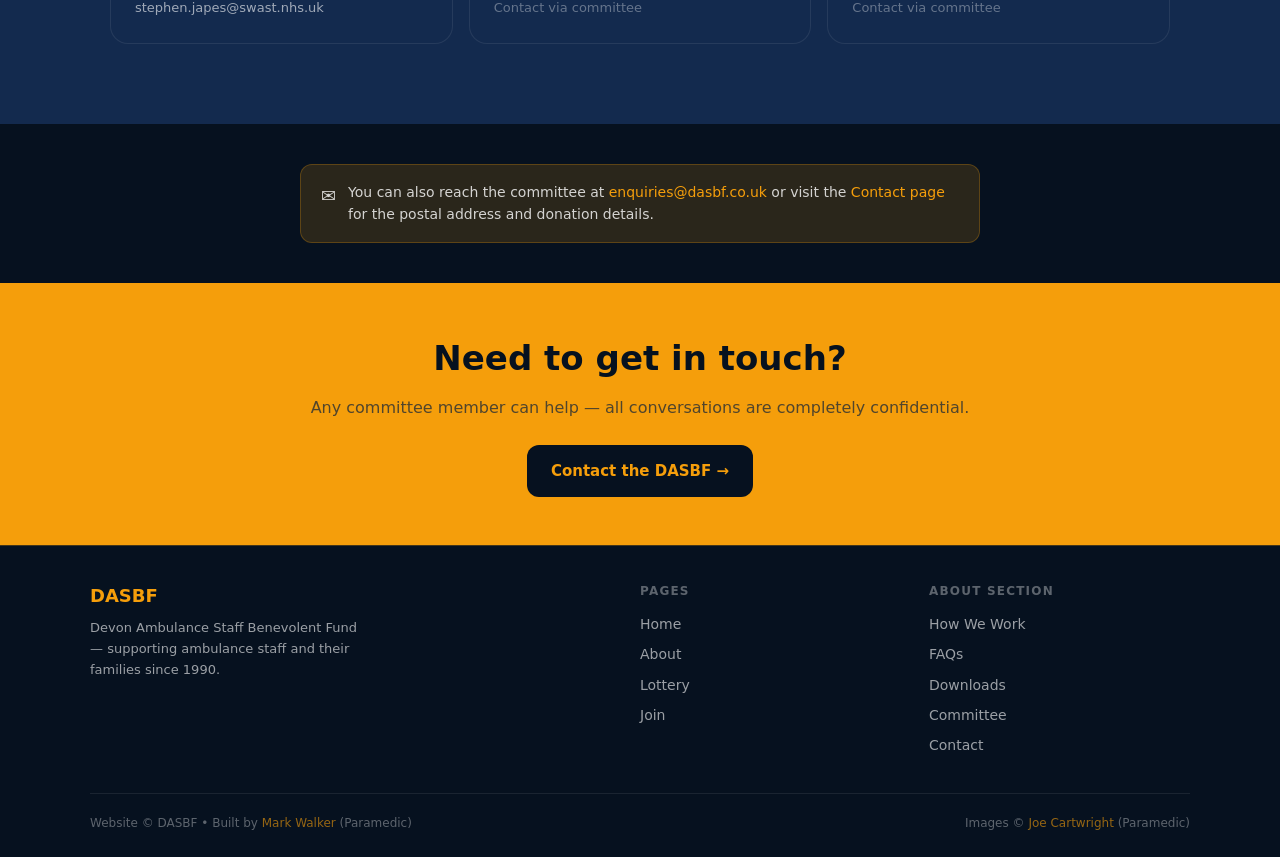
==== commit 05f0d16a: "Remove About sub-nav and update nav dropdown styles Delete the duplicated 'About' sub-navigation mar" ====
--- a/about-committee.html
+++ b/about-committee.html
@@ -36,17 +36,6 @@
     </div>
   </nav>
 
-  <nav class="sub-nav" aria-label="About section navigation">
-    <div class="sub-nav-inner">
-      <a href="about.html">&#8962; About</a>
-      <a href="about-how-we-work.html">How We Work</a>
-      <a href="about-faq.html">FAQs</a>
-      <a href="about-downloads.html">Downloads</a>
-      <a href="about-committee.html" class="active">Committee</a>
-      <a href="contact.html">Contact</a>
-    </div>
-  </nav>
-
   <section class="page-hero">
     <div class="container">
       <p class="section-label">About the DASBF</p>
--- a/css/styles.css
+++ b/css/styles.css
@@ -109,7 +109,7 @@
 }
 
 /* --- Dropdown --- */
-.nav-item { position: relative; }
+.nav-item { position: relative; width: 100%; }
 
 .nav-dropdown-toggle {
   display: flex;
@@ -149,15 +149,18 @@
 
 .nav-dropdown {
   display: none;
+  flex-direction: column;
   background: rgba(6,17,31,0.6);
   border-left: 3px solid var(--border-amber);
   margin-left: 0;
 }
-.nav-dropdown.open { display: block; }
+.nav-dropdown.open { display: flex; }
 .nav-dropdown a {
+  display: block;
   padding: 10px 24px 10px 36px;
   font-size: 14px;
   border-left: none;
+  width: 100%;
 }
 .nav-dropdown a:hover,
 .nav-dropdown a.active {
@@ -197,7 +200,7 @@
   }
 
   /* Desktop dropdown */
-  .nav-item { position: relative; }
+  .nav-item { position: relative; width: auto; }
   .nav-dropdown-toggle {
     padding: 8px 14px;
     font-size: 15px;
@@ -246,42 +249,7 @@
   }
 }
 
-/* =============================================
-   SECTION SUB-NAV (About sub-pages)
-   ============================================= */
-.sub-nav {
-  background: var(--navy-mid);
-  border-bottom: 1px solid var(--border-subtle);
-  overflow-x: auto;
-  -webkit-overflow-scrolling: touch;
-  scrollbar-width: none;
-}
-.sub-nav::-webkit-scrollbar { display: none; }
-
-.sub-nav-inner {
-  display: flex;
-  padding: 0 16px;
-  gap: 0;
-  min-width: max-content;
-}
-.sub-nav a {
-  display: inline-flex;
-  align-items: center;
-  gap: 6px;
-  padding: 12px 16px;
-  font-size: 13px;
-  font-weight: 600;
-  color: var(--text-muted);
-  white-space: nowrap;
-  border-bottom: 2px solid transparent;
-  transition: color 0.2s, border-color 0.2s;
-}
-.sub-nav a:hover { color: var(--white); }
-.sub-nav a.active {
-  color: var(--amber);
-  border-bottom-color: var(--amber);
-}
-.sub-nav-icon { font-size: 14px; }
+
 
 /* =============================================
    HERO (home page)
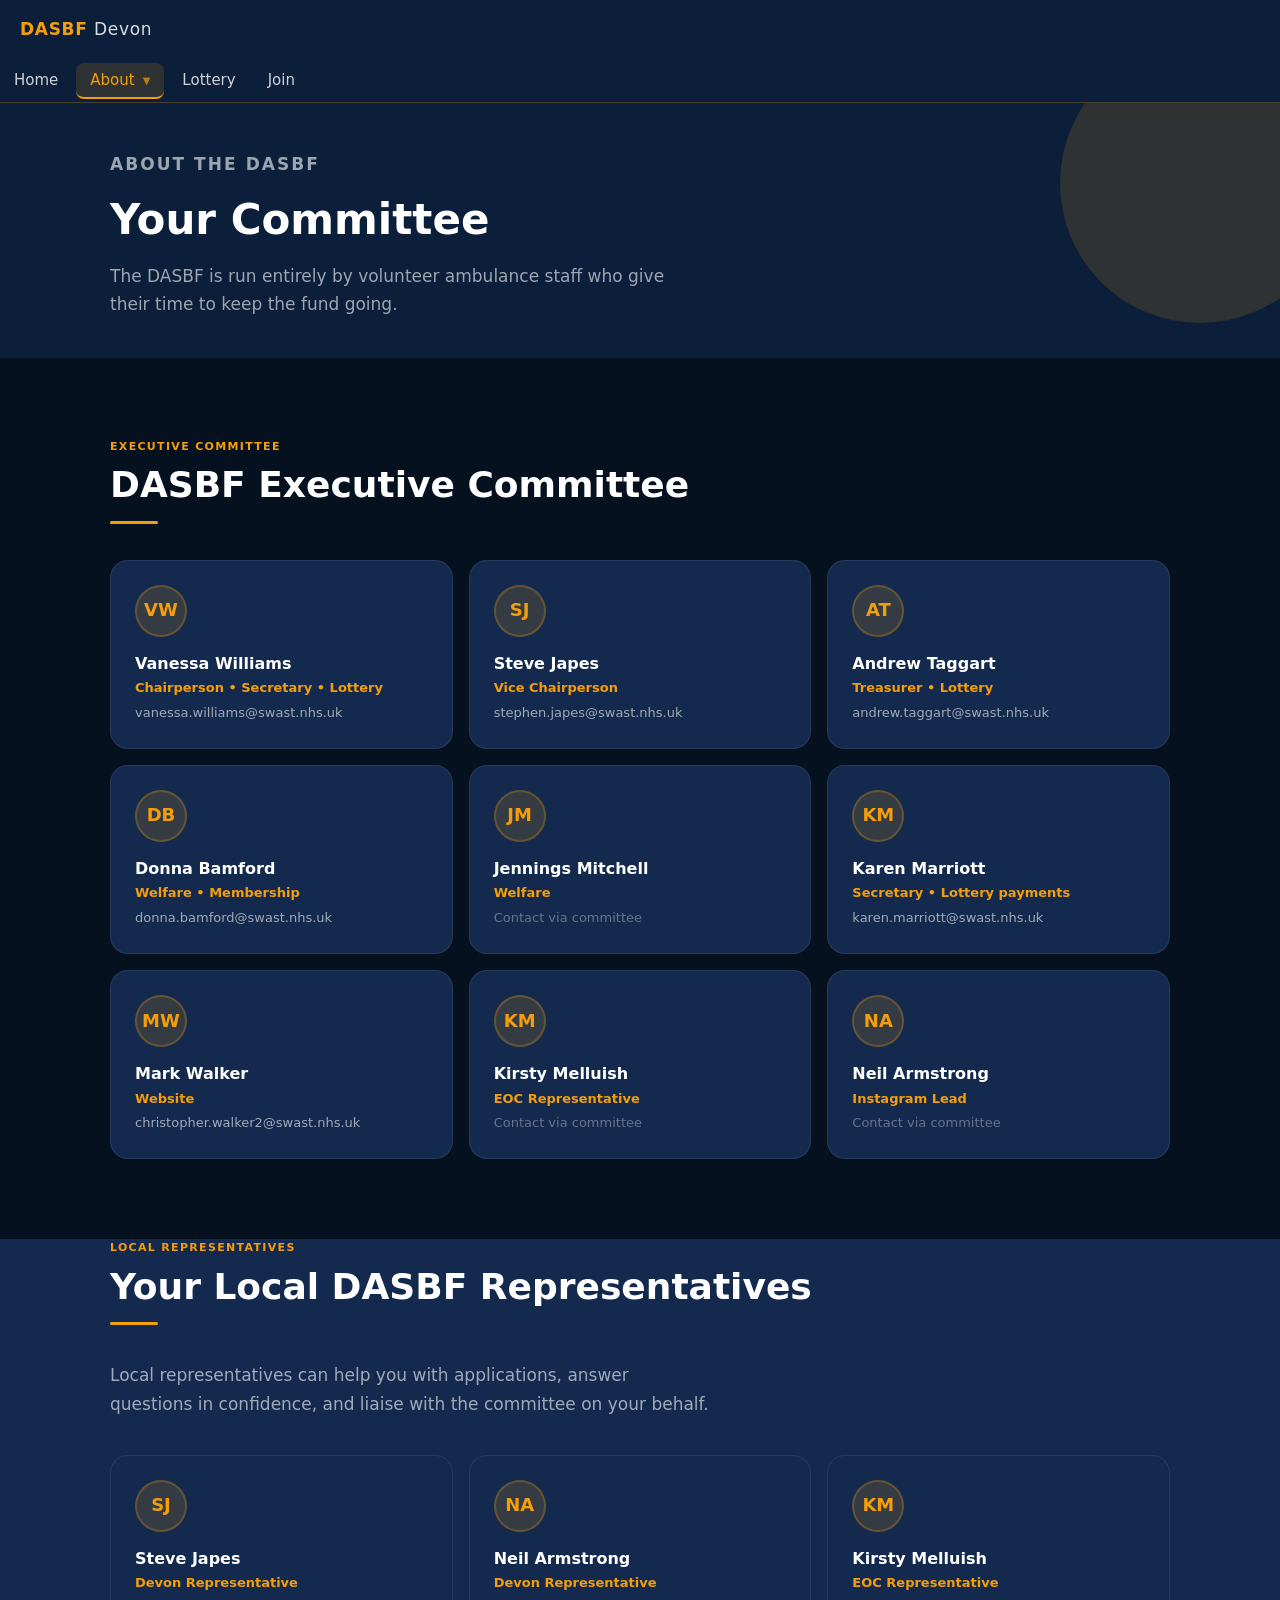
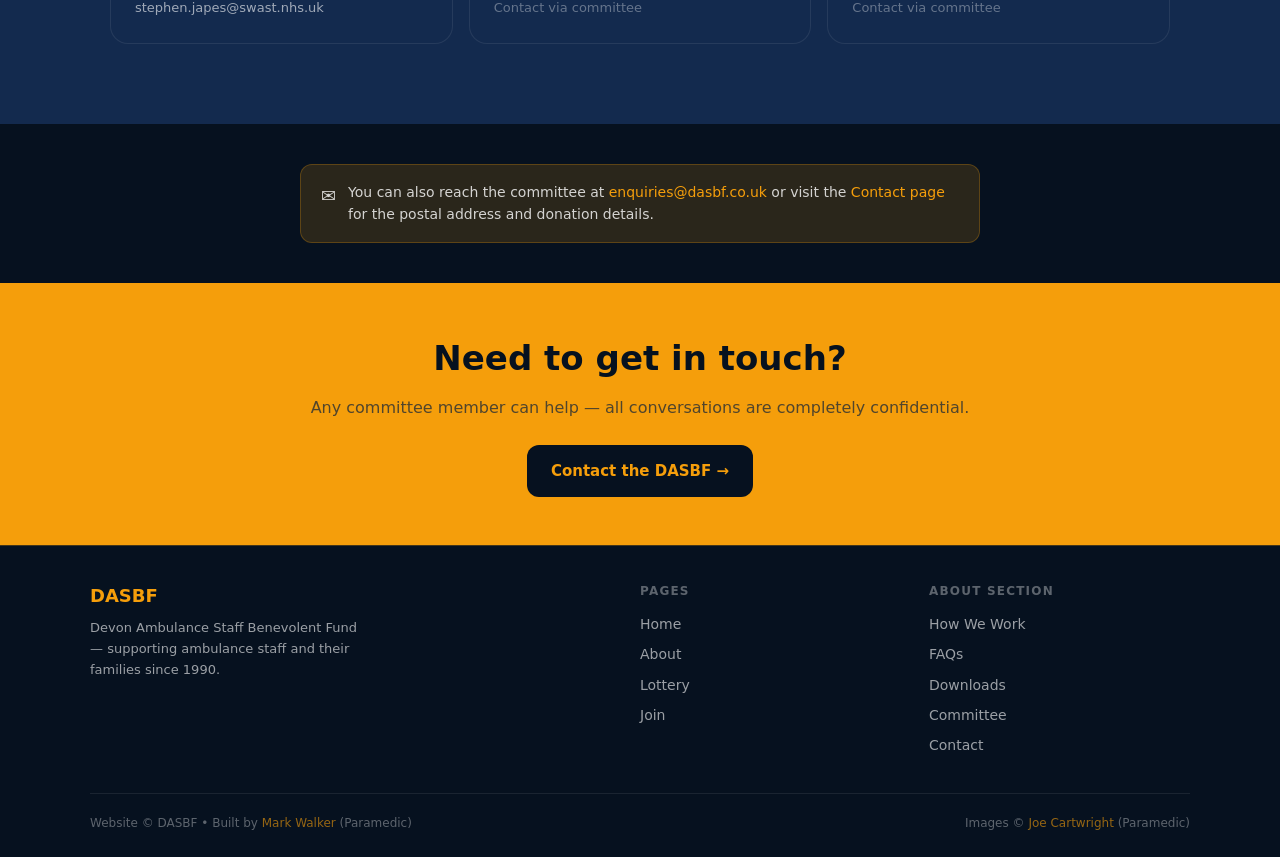
==== commit 1ebc771a: "Update about-committee.html" ====
--- a/about-committee.html
+++ b/about-committee.html
@@ -98,7 +98,7 @@
         <div class="team-card">
           <div class="team-avatar">MW</div>
           <h3>Mark Walker</h3>
-          <p class="role">Comms &bull; Website &bull; Facebook</p>
+          <p class="role">Website</p>
           <p class="email"><a href="mailto:christopher.walker2@swast.nhs.uk">christopher.walker2@swast.nhs.uk</a></p>
         </div>
 
@@ -201,4 +201,4 @@
 
   <script src="js/main.js"></script>
 </body>
-</html>
+</html>
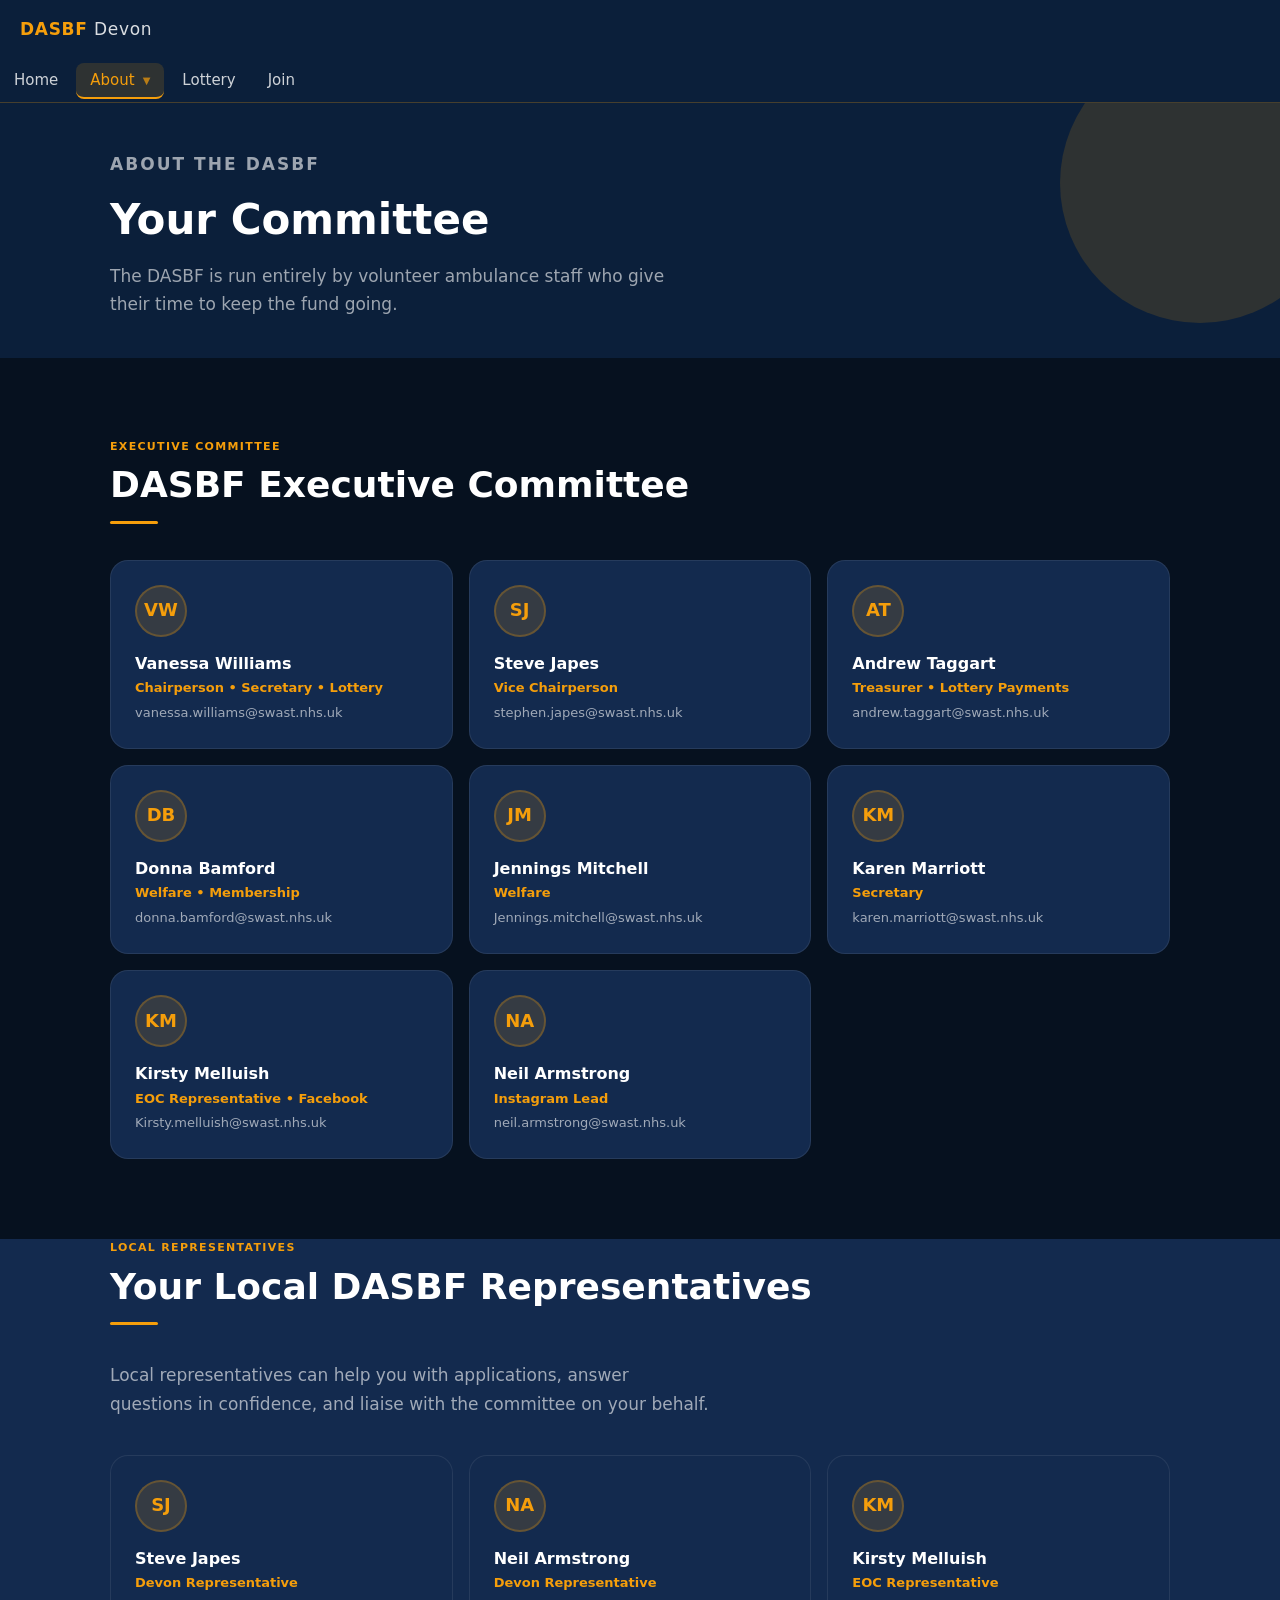
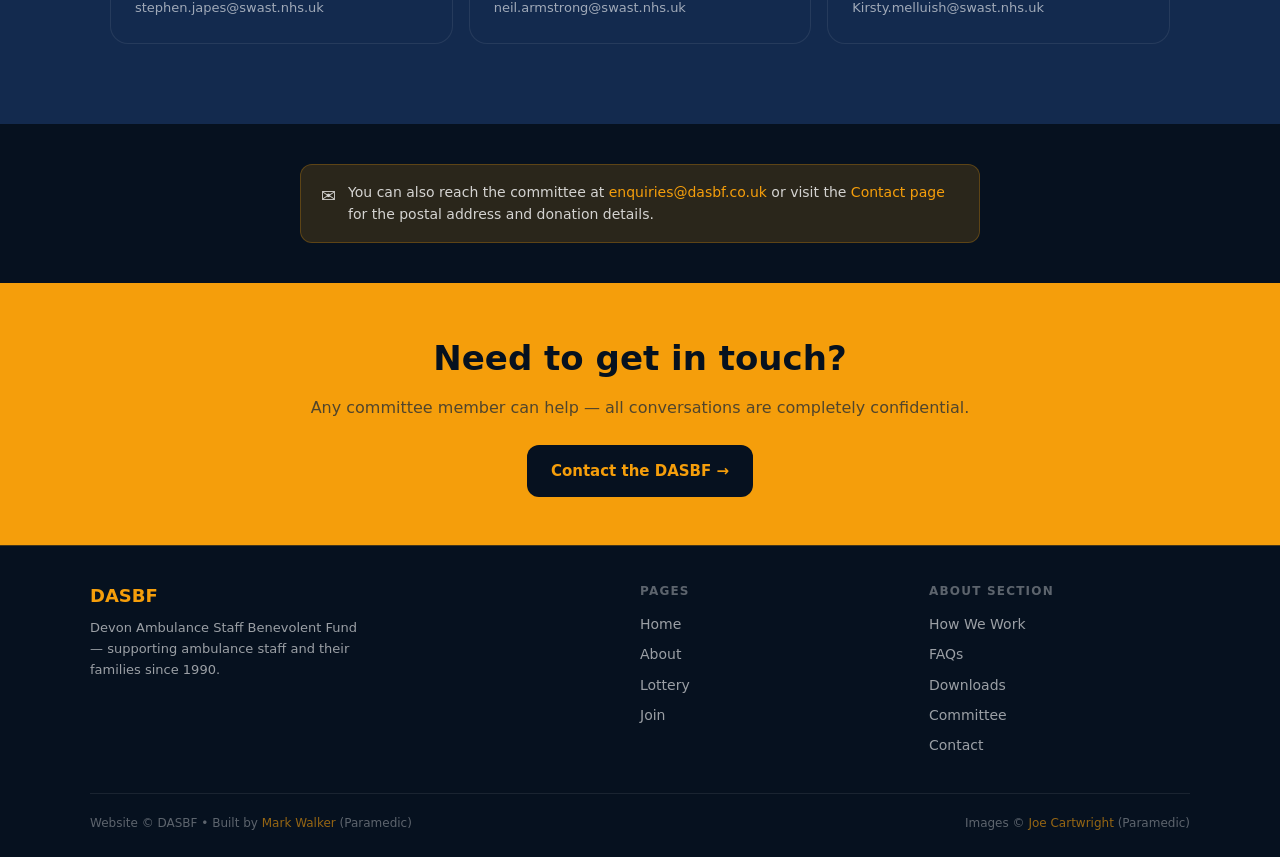
==== commit 59fddf11: "Update committee contacts and roles about-committee.html: add mailto links for several members (Jenn" ====
--- a/about-committee.html
+++ b/about-committee.html
@@ -70,7 +70,7 @@
         <div class="team-card">
           <div class="team-avatar">AT</div>
           <h3>Andrew Taggart</h3>
-          <p class="role">Treasurer &bull; Lottery</p>
+          <p class="role">Treasurer &bull; Lottery Payments</p>
           <p class="email"><a href="mailto:andrew.taggart@swast.nhs.uk">andrew.taggart@swast.nhs.uk</a></p>
         </div>
 
@@ -85,35 +85,28 @@
           <div class="team-avatar">JM</div>
           <h3>Jennings Mitchell</h3>
           <p class="role">Welfare</p>
-          <p class="email" style="color:var(--text-dim); font-size:13px;">Contact via committee</p>
+          <p class="email"><a href="mailto:Jennings.mitchell@swast.nhs.uk">Jennings.mitchell@swast.nhs.uk</a></p>
         </div>
 
         <div class="team-card">
           <div class="team-avatar">KM</div>
           <h3>Karen Marriott</h3>
-          <p class="role">Secretary &bull; Lottery payments</p>
+          <p class="role">Secretary</p>
           <p class="email"><a href="mailto:karen.marriott@swast.nhs.uk">karen.marriott@swast.nhs.uk</a></p>
-        </div>
-
-        <div class="team-card">
-          <div class="team-avatar">MW</div>
-          <h3>Mark Walker</h3>
-          <p class="role">Website</p>
-          <p class="email"><a href="mailto:christopher.walker2@swast.nhs.uk">christopher.walker2@swast.nhs.uk</a></p>
         </div>
 
         <div class="team-card">
           <div class="team-avatar">KM</div>
           <h3>Kirsty Melluish</h3>
-          <p class="role">EOC Representative</p>
-          <p class="email" style="color:var(--text-dim); font-size:13px;">Contact via committee</p>
+          <p class="role">EOC Representative &bull; Facebook</p>
+          <p class="email"><a href="mailto:Kirsty.melluish@swast.nhs.uk">Kirsty.melluish@swast.nhs.uk</a></p>
         </div>
 
         <div class="team-card">
           <div class="team-avatar">NA</div>
           <h3>Neil Armstrong</h3>
           <p class="role">Instagram Lead</p>
-          <p class="email" style="color:var(--text-dim); font-size:13px;">Contact via committee</p>
+          <p class="email"><a href="mailto:neil.armstrong@swast.nhs.uk">neil.armstrong@swast.nhs.uk</a></p>
         </div>
 
       </div>
@@ -141,14 +134,14 @@
           <div class="team-avatar">NA</div>
           <h3>Neil Armstrong</h3>
           <p class="role">Devon Representative</p>
-          <p class="email" style="color:var(--text-dim); font-size:13px;">Contact via committee</p>
+          <p class="email"><a href="mailto:neil.armstrong@swast.nhs.uk">neil.armstrong@swast.nhs.uk</a></p>
         </div>
 
         <div class="team-card">
           <div class="team-avatar">KM</div>
           <h3>Kirsty Melluish</h3>
           <p class="role">EOC Representative</p>
-          <p class="email" style="color:var(--text-dim); font-size:13px;">Contact via committee</p>
+          <p class="email"><a href="mailto:Kirsty.melluish@swast.nhs.uk">Kirsty.melluish@swast.nhs.uk</a></p>
         </div>
 
       </div>
@@ -201,4 +194,4 @@
 
   <script src="js/main.js"></script>
 </body>
-</html>+</html>
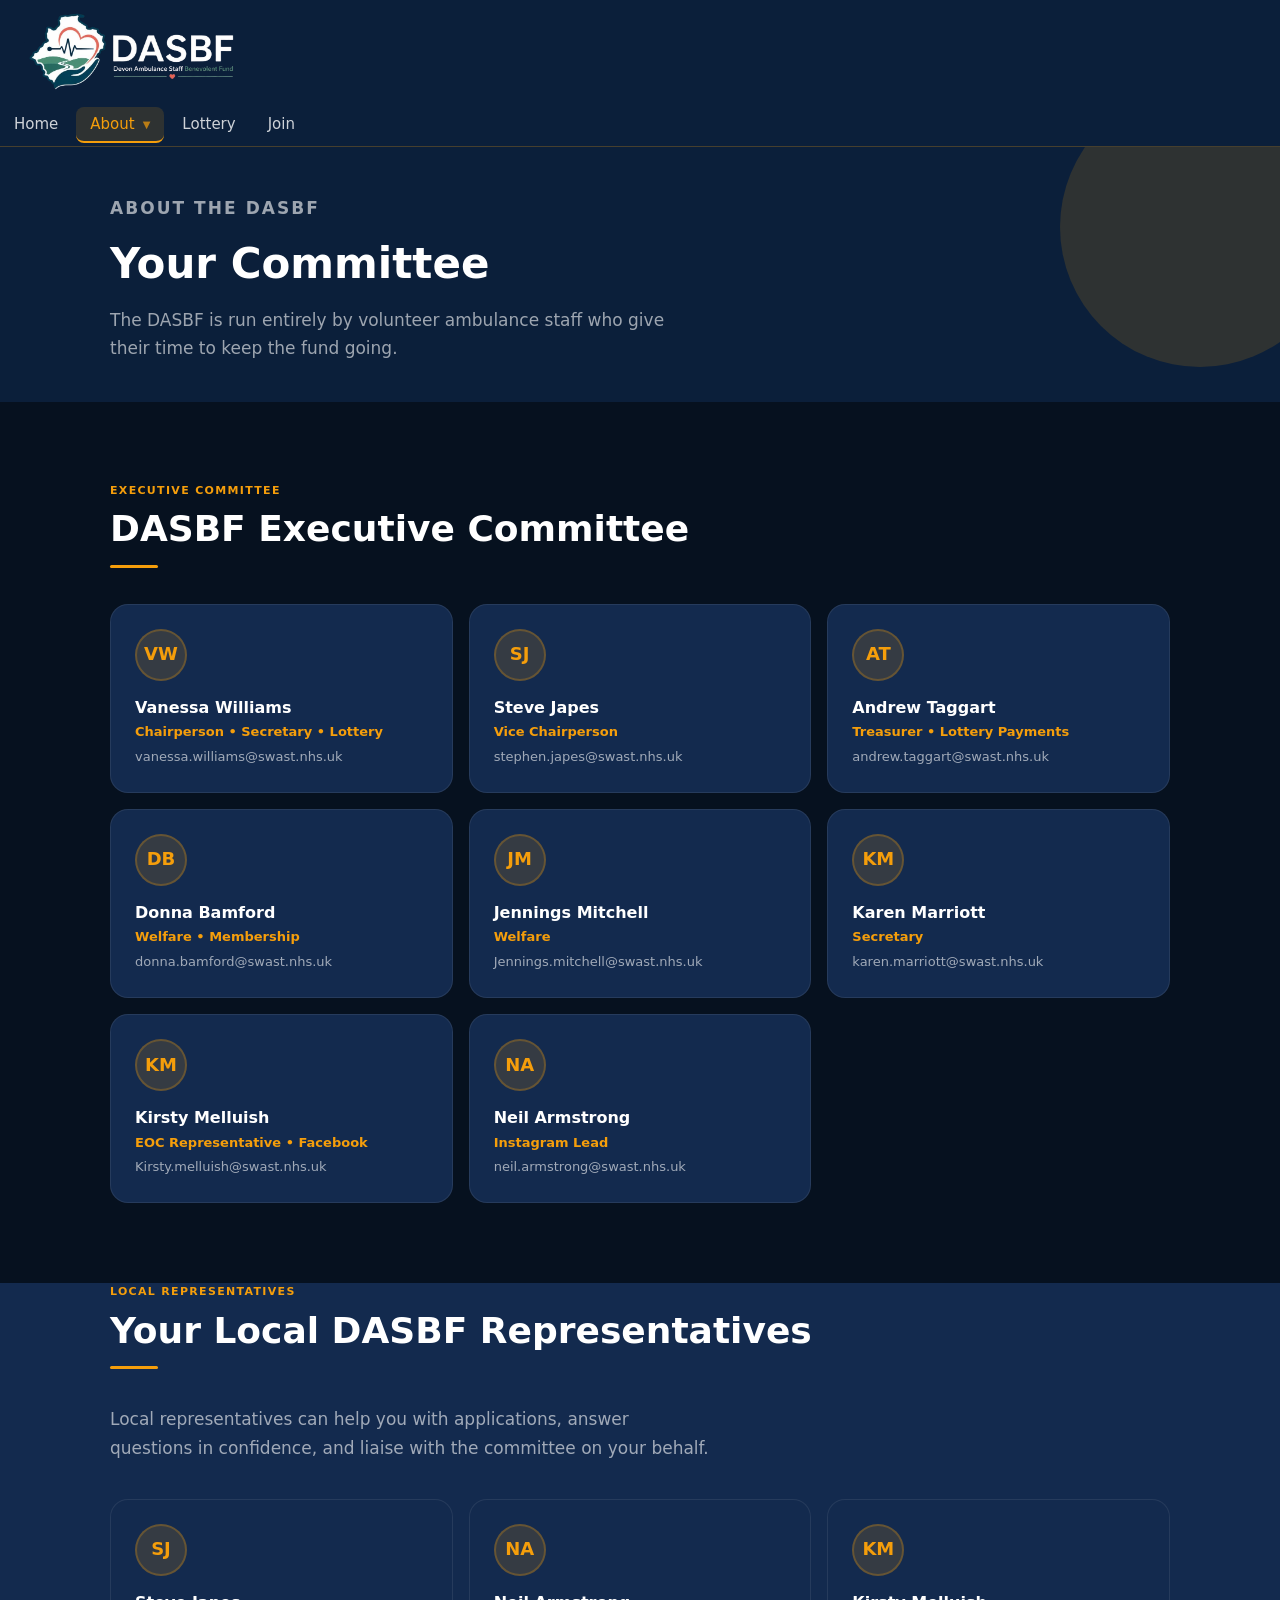
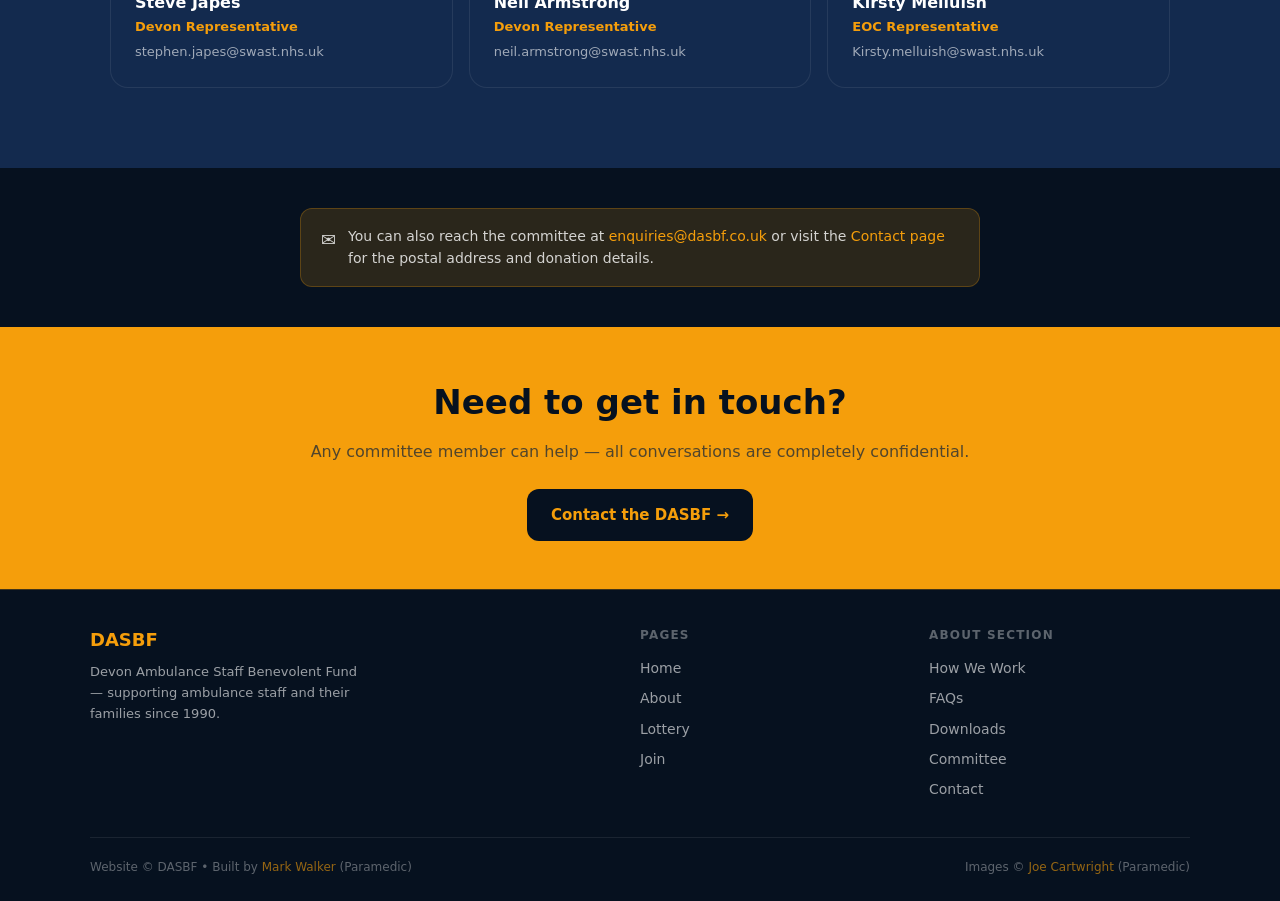
==== commit 2b43f206: "Use image logo and update navigation styles Replace the text-based site logo with a branded image ac" ====
--- a/about-committee.html
+++ b/about-committee.html
@@ -11,7 +11,7 @@
 
   <nav class="site-nav" role="navigation" aria-label="Main navigation">
     <div class="nav-inner">
-      <a href="index.html" class="nav-logo">DASBF <span>Devon</span></a>
+      <a href="index.html" class="nav-logo"><img src="images/logo.png" alt="DASBF — Devon Ambulance Staff Benevolent Fund" class="nav-logo-img" /></a>
       <button class="nav-toggle" aria-expanded="false" aria-label="Toggle menu">
         <span></span><span></span><span></span>
       </button>
--- a/css/styles.css
+++ b/css/styles.css
@@ -52,16 +52,19 @@
   display: flex;
   align-items: center;
   justify-content: space-between;
-  height: 60px;
+  height: 104px;
   padding: 0 20px;
 }
 .nav-logo {
-  font-size: 17px;
-  font-weight: 700;
-  color: var(--amber);
-  letter-spacing: 0.04em;
-}
-.nav-logo span { color: var(--white); font-weight: 400; opacity: 0.85; }
+  display: flex;
+  align-items: center;
+  flex-shrink: 0;
+}
+.nav-logo-img {
+  height: 90px;
+  width: auto;
+  display: block;
+}
 
 .nav-toggle {
   display: flex;
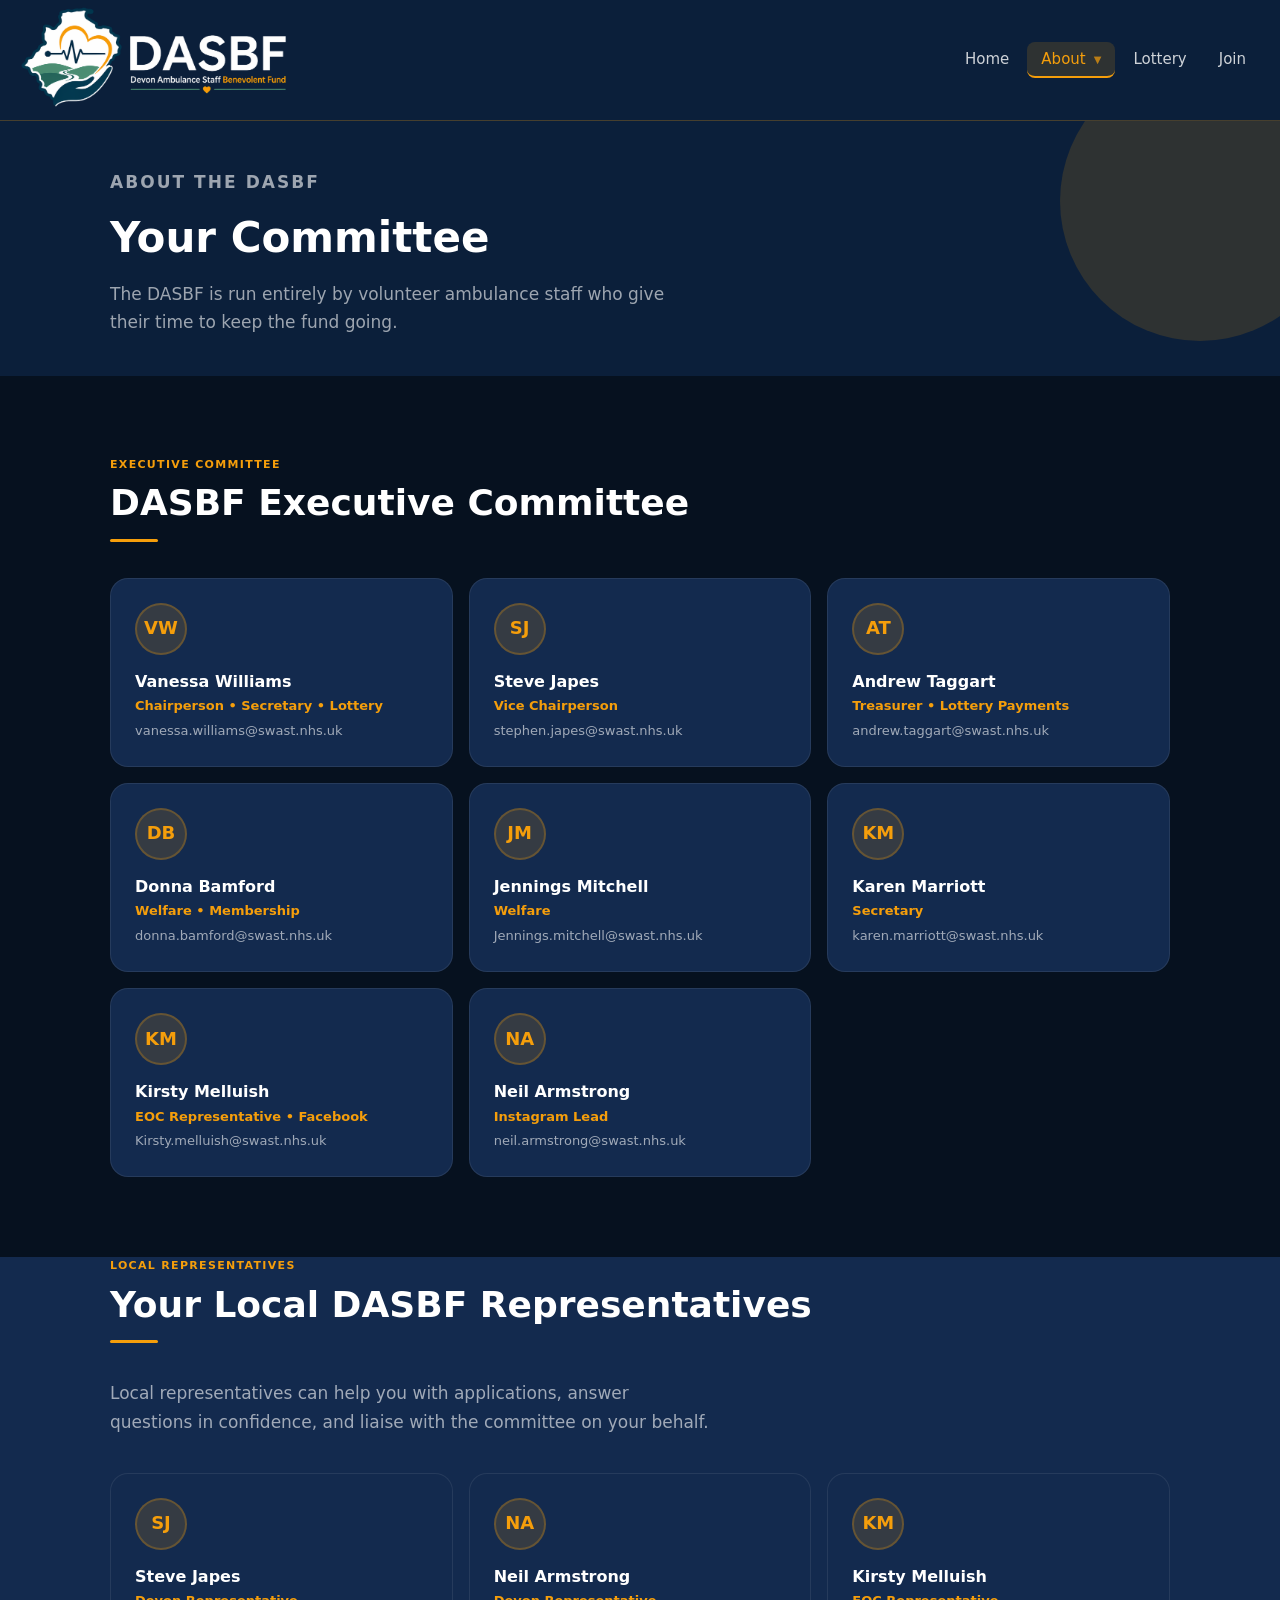
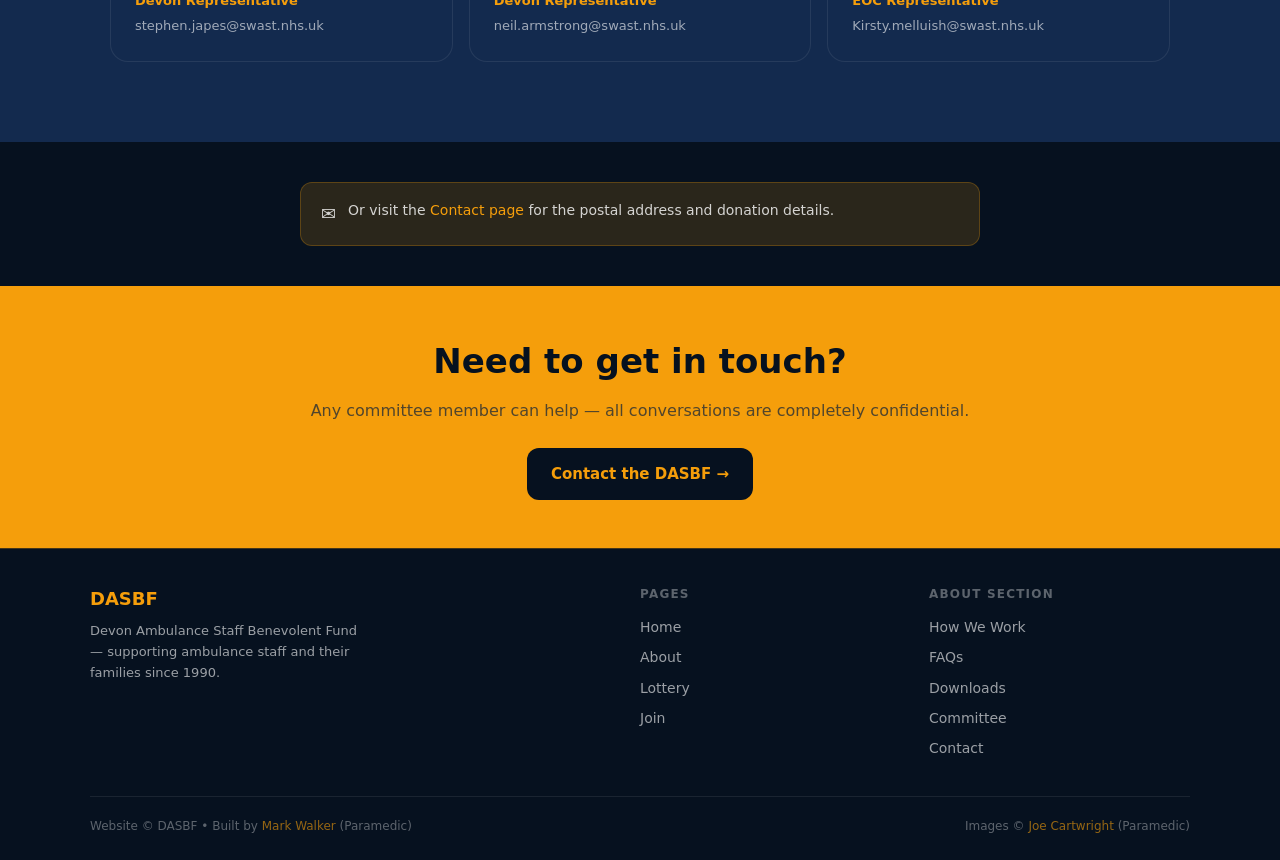
==== commit e29eb286: "Updates" ====
--- a/about-committee.html
+++ b/about-committee.html
@@ -153,7 +153,7 @@
     <div class="container" style="max-width: 720px;">
       <div class="notice">
         <span class="notice-icon">&#9993;</span>
-        <p>You can also reach the committee at <a href="mailto:enquiries@dasbf.co.uk" style="color:var(--amber);">enquiries@dasbf.co.uk</a> or visit the <a href="contact.html" style="color:var(--amber);">Contact page</a> for the postal address and donation details.</p>
+        <p>Or visit the <a href="contact.html" style="color:var(--amber);">Contact page</a> for the postal address and donation details.</p>
       </div>
     </div>
   </section>
--- a/css/styles.css
+++ b/css/styles.css
@@ -52,8 +52,11 @@
   display: flex;
   align-items: center;
   justify-content: space-between;
-  height: 104px;
-  padding: 0 20px;
+  height: auto;
+  min-height: 120px;
+  padding: 8px 20px;
+  flex-wrap: nowrap;
+  gap: 16px;
 }
 .nav-logo {
   display: flex;
@@ -61,7 +64,7 @@
   flex-shrink: 0;
 }
 .nav-logo-img {
-  height: 90px;
+  height: 112px;
   width: auto;
   display: block;
 }
@@ -173,6 +176,17 @@
 }
 
 @media (min-width: 768px) {
+  .site-nav {
+    display: flex;
+    align-items: center;
+    padding: 0 20px;
+  }
+  .nav-inner {
+    flex-shrink: 0;
+    padding: 0;
+    height: auto;
+    border-bottom: none;
+  }
   .nav-toggle { display: none; }
   .nav-menu {
     display: flex !important;
@@ -182,11 +196,8 @@
     padding: 0;
     gap: 4px;
     align-items: center;
-  }
-  .nav-menu > a,
-  .nav-item {
-    padding: 0;
-    border-left: none;
+    flex: 1;
+    justify-content: flex-end;
   }
   .nav-menu > a {
     padding: 8px 14px;
@@ -233,6 +244,7 @@
     z-index: 200;
     margin-left: 0;
     overflow: hidden;
+    flex-direction: column;
   }
   .nav-dropdown a {
     padding: 11px 18px;
@@ -242,6 +254,7 @@
     border-bottom: none;
     border-radius: 0;
     white-space: nowrap;
+    width: 100%;
   }
   .nav-dropdown a:hover,
   .nav-dropdown a.active {
